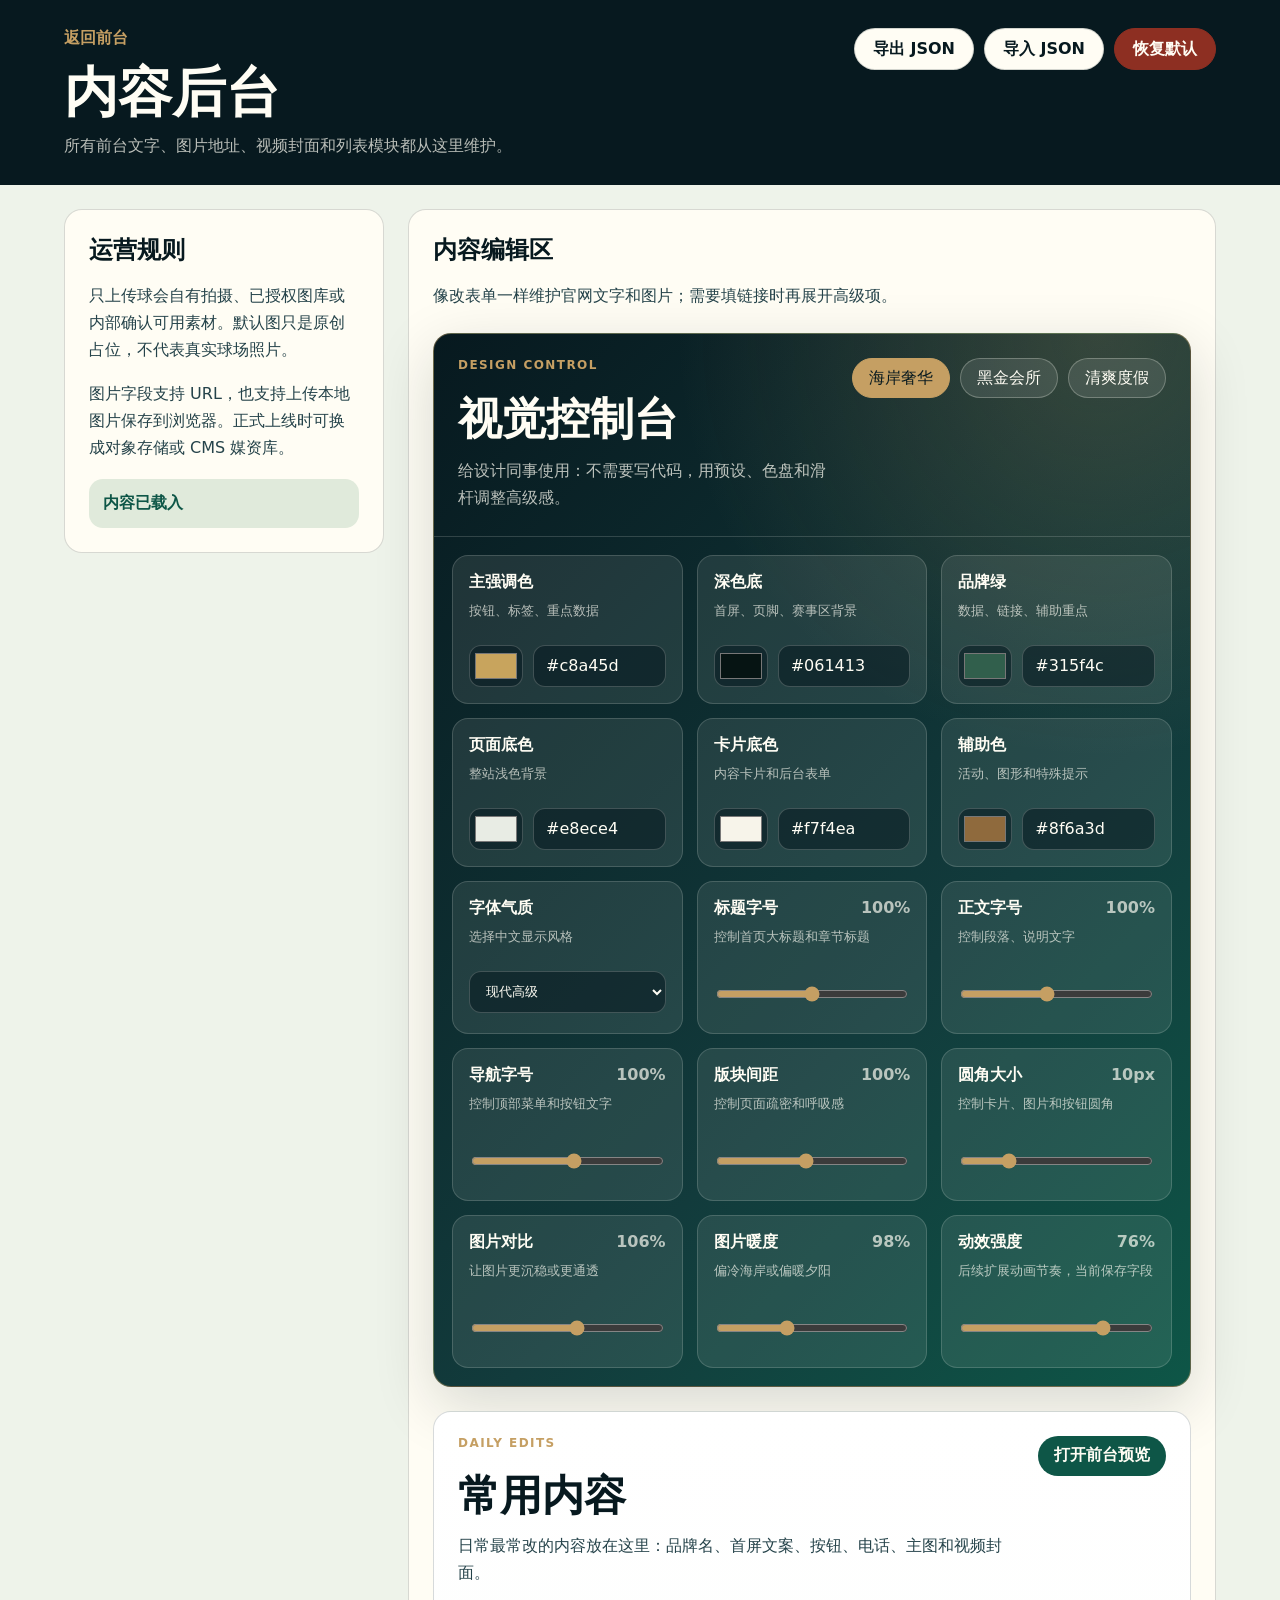
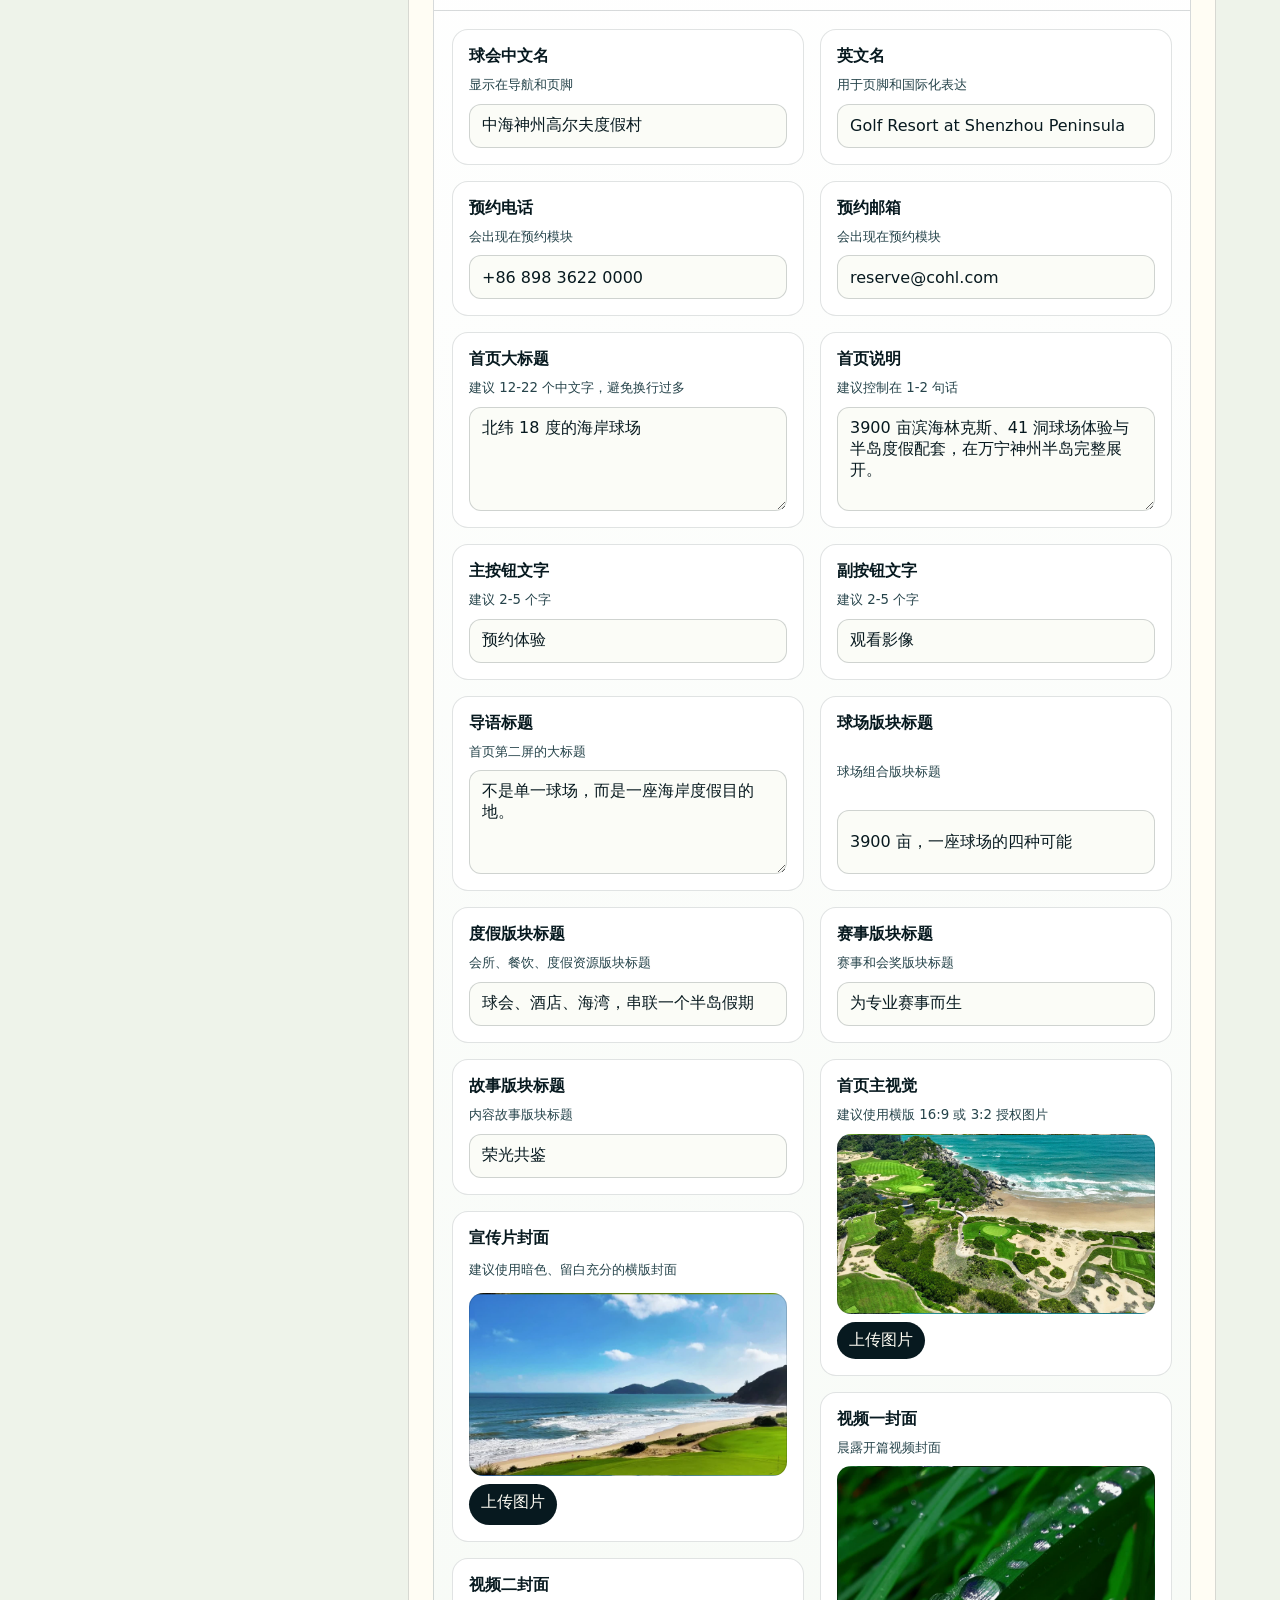
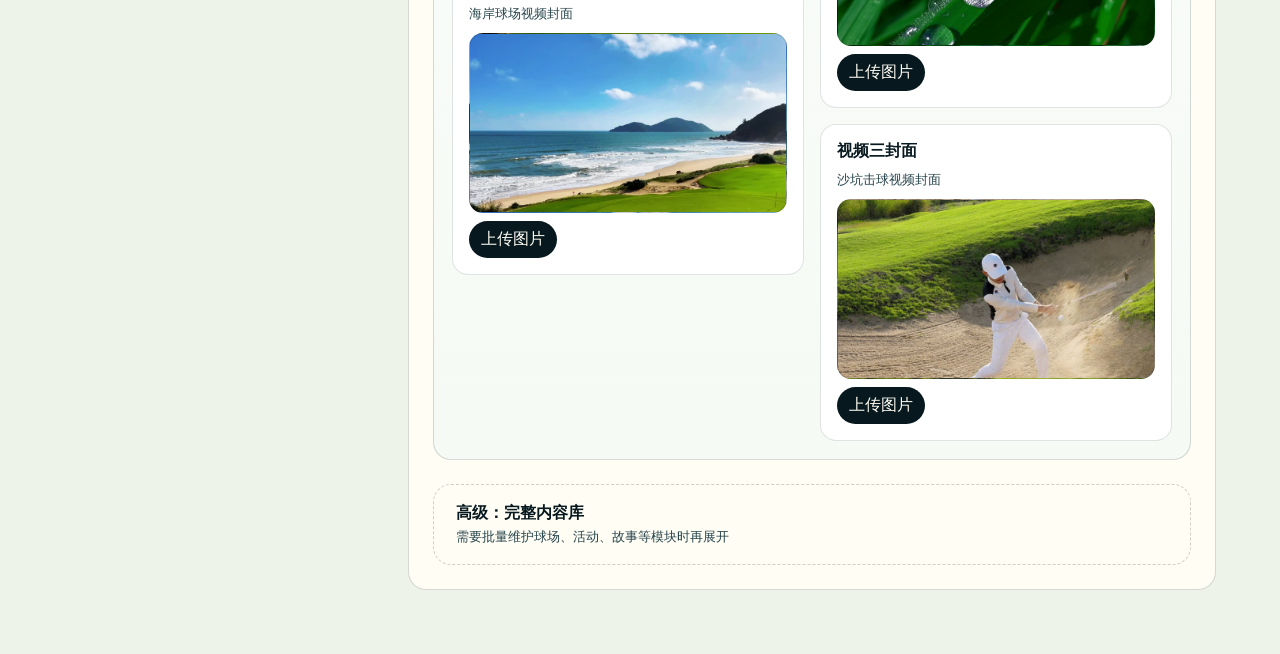
==== admin.html @ 0e91a5e4 "feat: 神州高尔夫官网初始部署" ====
<!doctype html>
<html lang="zh-CN">
  <head>
    <meta charset="UTF-8" />
    <meta name="viewport" content="width=device-width, initial-scale=1.0" />
    <title>内容后台 | 中海神州高尔夫球会</title>
    <meta name="description" content="中海神州高尔夫球会官网内容后台，可编辑文字、图片、视频封面并导入导出内容 JSON。" />
    <link rel="icon" href="data:image/svg+xml,%3Csvg xmlns='http://www.w3.org/2000/svg' viewBox='0 0 64 64'%3E%3Crect width='64' height='64' rx='14' fill='%230e5647'/%3E%3Ccircle cx='39' cy='20' r='7' fill='%23c59f63'/%3E%3Cpath d='M12 45c12-12 26-12 40 0' fill='none' stroke='%23fffdf4' stroke-width='6' stroke-linecap='round'/%3E%3C/svg%3E" />
    <link rel="stylesheet" href="./assets/site.css" />
  </head>
  <body class="admin-body">
    <header class="admin-topbar">
      <div>
        <a class="back-link" href="./index.html">返回前台</a>
        <h1>内容后台</h1>
        <p>所有前台文字、图片地址、视频封面和列表模块都从这里维护。</p>
      </div>
      <div class="admin-actions">
        <button class="secondary-button" type="button" data-export>导出 JSON</button>
        <label class="secondary-button file-button">
          导入 JSON
          <input type="file" data-import accept="application/json" />
        </label>
        <button class="danger-button" type="button" data-reset>恢复默认</button>
      </div>
    </header>
    <main class="admin-shell">
      <aside class="admin-guide">
        <h2>运营规则</h2>
        <p>只上传球会自有拍摄、已授权图库或内部确认可用素材。默认图只是原创占位，不代表真实球场照片。</p>
        <p>图片字段支持 URL，也支持上传本地图片保存到浏览器。正式上线时可换成对象存储或 CMS 媒资库。</p>
        <div class="status-card" data-admin-status>内容已载入</div>
      </aside>
      <section class="editor-panel">
        <div class="editor-head">
          <h2>内容编辑区</h2>
          <p>像改表单一样维护官网文字和图片；需要填链接时再展开高级项。</p>
        </div>
        <div data-editor></div>
      </section>
    </main>

    <script src="./assets/content.js"></script>
    <script src="./assets/admin.js"></script>
  </body>
</html>
---- assets/site.css ----
:root {
  --ink: #07191f;
  --ink-soft: #25434a;
  --paper: #f5f7ef;
  --paper-strong: #fffdf4;
  --line: rgba(7, 25, 31, 0.16);
  --green: #0e5647;
  --sea: #106c72;
  --gold: #c59f63;
  --coral: #ba6246;
  --shadow: 0 26px 80px rgba(7, 25, 31, 0.22);
  --radius: 18px;
  --headline-scale: 1;
  --body-scale: 1;
  --nav-scale: 1;
  --section-space: 1;
  --image-contrast: 100%;
  --image-warmth: 100%;
  --motion-speed: 0.5s;
  font-family: "PingFang SC", "Hiragino Sans GB", "Noto Sans CJK SC", "Microsoft YaHei", system-ui, sans-serif;
}

* {
  box-sizing: border-box;
}

html {
  scroll-behavior: smooth;
}

section[id] {
  scroll-margin-top: 84px;
}

@media (prefers-reduced-motion: reduce) {
  *,
  *::before,
  *::after {
    scroll-behavior: auto !important;
    animation-duration: 0.001ms !important;
    animation-iteration-count: 1 !important;
    transition-duration: 0.001ms !important;
  }
}

body {
  margin: 0;
  color: var(--ink);
  background: var(--paper);
  letter-spacing: 0;
  font-size: calc(16px * var(--body-scale));
}

html[data-font-style="modern-cn"] {
  font-family: "PingFang SC", "Hiragino Sans GB", "Noto Sans CJK SC", "Microsoft YaHei", system-ui, sans-serif;
}

html[data-font-style="sharp-cn"] {
  font-family: "Songti SC", "STSong", "Noto Serif CJK SC", "SimSun", serif;
}

html[data-font-style="soft-cn"] {
  font-family: "Hiragino Sans GB", "PingFang SC", "Noto Sans CJK SC", "Microsoft YaHei", system-ui, sans-serif;
}

html[data-font-style="system-cn"] {
  font-family: system-ui, -apple-system, BlinkMacSystemFont, "PingFang SC", "Microsoft YaHei", sans-serif;
}

html[data-font-style="sharp-cn"] h1,
html[data-font-style="sharp-cn"] h2,
html[data-font-style="sharp-cn"] h3 {
  letter-spacing: 0;
  font-weight: 900;
}

html[data-font-style="soft-cn"] h1,
html[data-font-style="soft-cn"] h2,
html[data-font-style="soft-cn"] h3 {
  font-weight: 760;
}

a {
  color: inherit;
  text-decoration: none;
}

button,
input,
textarea {
  font: inherit;
}

.skip-link {
  position: fixed;
  left: 16px;
  top: -80px;
  z-index: 20;
  background: var(--paper-strong);
  color: var(--ink);
  padding: 10px 14px;
  border-radius: 999px;
  transition: top 0.2s ease;
}

.skip-link:focus {
  top: 16px;
}

.site-header {
  position: fixed;
  inset: 0 0 auto;
  z-index: 10;
  height: 72px;
  display: grid;
  grid-template-columns: minmax(220px, 1fr) auto minmax(220px, 1fr);
  align-items: center;
  gap: 22px;
  padding: 0 28px;
  color: #fffdf4;
  background: linear-gradient(180deg, rgba(5, 20, 24, 0.72), rgba(5, 20, 24, 0.22), transparent);
}

.brand-lockup {
  display: grid;
  gap: 2px;
}

.brand-mark {
  font-weight: 800;
  font-size: calc(17px * var(--nav-scale));
}

.brand-lockup span,
.site-footer span {
  font-size: 12px;
  opacity: 0.78;
}

.main-nav {
  display: flex;
  gap: 24px;
  align-items: center;
  white-space: nowrap;
  font-size: calc(14px * var(--nav-scale));
}

.header-actions {
  display: flex;
  justify-content: flex-end;
  gap: 10px;
  align-items: center;
}

.solid-link,
.ghost-link,
.secondary-button,
.danger-button,
.add-button {
  display: inline-flex;
  align-items: center;
  justify-content: center;
  min-height: 42px;
  padding: 0 18px;
  border-radius: 999px;
  border: 1px solid rgba(255, 255, 255, 0.34);
  font-weight: 750;
  white-space: nowrap;
  cursor: pointer;
  transition: transform var(--motion-speed) ease, background var(--motion-speed) ease, border-color var(--motion-speed) ease;
}

.solid-link:active,
.ghost-link:active,
.secondary-button:active,
.danger-button:active,
.add-button:active {
  transform: translateY(1px);
}

.solid-link {
  background: var(--gold);
  color: #07191f;
  border-color: var(--gold);
}

.ghost-link {
  color: currentColor;
  background: rgba(255, 255, 255, 0.12);
  backdrop-filter: blur(16px);
}

.solid-link.large,
.ghost-link.large {
  min-height: 50px;
  padding-inline: 24px;
}

.menu-button {
  display: none;
}

.hero-section {
  position: relative;
  min-height: 100dvh;
  display: grid;
  grid-template-columns: minmax(0, 1fr);
  overflow: hidden;
  color: #fffdf4;
}

.hero-media,
.card-image,
.course-visual,
.amenity-image,
.event-thumb,
.story-image,
.booking-image,
.video-feature {
  background-position: center;
  background-size: cover;
  filter: contrast(var(--image-contrast)) saturate(var(--image-warmth));
}

.hero-media,
.hero-scrim {
  position: absolute;
  inset: 0;
}

.hero-media {
  transform: scale(1.02);
}

.hero-scrim {
  background:
    radial-gradient(circle at 68% 20%, rgba(255, 253, 244, 0.2), transparent 32%),
    linear-gradient(90deg, rgba(4, 18, 22, 0.92), rgba(4, 18, 22, 0.46) 45%, rgba(4, 18, 22, 0.14)),
    linear-gradient(0deg, rgba(4, 18, 22, 0.76), transparent 44%);
}

.hero-content {
  position: relative;
  z-index: 1;
  align-self: center;
  width: min(780px, calc(100% - 40px));
  margin-left: clamp(20px, 8vw, 116px);
  padding-top: 56px;
  animation: heroRise 900ms cubic-bezier(0.16, 1, 0.3, 1) both;
}

.micro-label {
  margin: 0 0 18px;
  font-size: 12px;
  font-weight: 800;
  letter-spacing: 0.12em;
  color: var(--gold);
}

.hero-content h1 {
  margin: 0;
  max-width: 760px;
  font-size: calc(clamp(44px, 7vw, 88px) * var(--headline-scale));
  line-height: 0.98;
}

.hero-content > p {
  max-width: 620px;
  margin: 24px 0 0;
  font-size: clamp(17px, 2vw, 22px);
  line-height: 1.7;
  color: rgba(255, 253, 244, 0.86);
}

.cta-row {
  display: flex;
  gap: 12px;
  flex-wrap: wrap;
  margin-top: 30px;
}

.today-panel {
  position: absolute;
  right: clamp(18px, 5vw, 68px);
  bottom: clamp(18px, 5vw, 58px);
  width: min(380px, calc(100% - 36px));
  z-index: 1;
  padding: 24px;
  border-radius: var(--radius);
  color: var(--ink);
  background: rgba(255, 253, 244, 0.9);
  box-shadow: var(--shadow);
  backdrop-filter: blur(18px);
  animation: panelSettle 820ms cubic-bezier(0.16, 1, 0.3, 1) 180ms both;
}

@keyframes heroRise {
  from {
    opacity: 0;
    transform: translateY(24px);
    filter: blur(6px);
  }
  to {
    opacity: 1;
    transform: translateY(0);
    filter: blur(0);
  }
}

@keyframes panelSettle {
  from {
    opacity: 0;
    transform: translateY(18px) scale(0.98);
  }
  to {
    opacity: 1;
    transform: translateY(0) scale(1);
  }
}

.today-panel h2,
.today-panel p {
  margin: 0;
}

.today-panel ul {
  margin: 16px 0 0;
  padding-left: 18px;
  display: grid;
  gap: 8px;
  color: var(--ink-soft);
}

.stats-strip {
  display: grid;
  grid-template-columns: repeat(4, 1fr);
  border-bottom: 1px solid var(--line);
  background: var(--paper-strong);
}

.stats-strip div {
  min-height: 132px;
  padding: 28px clamp(18px, 3vw, 46px);
  border-right: 1px solid var(--line);
}

.stats-strip strong {
  display: block;
  font-size: clamp(32px, 5vw, 58px);
  line-height: 1;
  color: var(--green);
}

.stats-strip span {
  display: block;
  margin-top: 12px;
  color: var(--ink-soft);
}

.intro-section,
.events-section,
.booking-section {
  display: grid;
  grid-template-columns: 1fr 1fr;
  gap: clamp(22px, 5vw, 72px);
  align-items: center;
  padding: calc(clamp(62px, 9vw, 130px) * var(--section-space)) clamp(20px, 6vw, 90px);
}

.intro-copy h2,
.section-heading h2,
.events-copy h2,
.booking-card h2 {
  margin: 0;
  font-size: calc(clamp(34px, 5vw, 66px) * var(--headline-scale));
  line-height: 1.02;
}

.intro-copy p,
.section-heading p,
.events-copy p,
.booking-card p,
.course-detail p,
.amenity-card p,
.story-card p,
.event-row p {
  color: var(--ink-soft);
  line-height: 1.75;
}

.video-feature {
  min-height: 520px;
  border-radius: var(--radius);
  position: relative;
  overflow: hidden;
  box-shadow: var(--shadow);
}

.video-feature a {
  position: absolute;
  inset: 0;
  display: flex;
  flex-direction: column;
  justify-content: flex-end;
  gap: 10px;
  padding: 34px;
  color: #fffdf4;
  background: linear-gradient(180deg, transparent 20%, rgba(5, 20, 24, 0.82));
}

.video-feature span {
  width: 72px;
  height: 72px;
  border-radius: 999px;
  display: grid;
  place-items: center;
  color: var(--ink);
  background: var(--gold);
  font-size: 12px;
  font-weight: 900;
}

.video-feature strong {
  font-size: 30px;
}

.experience-grid {
  display: grid;
  grid-template-columns: 1.2fr 0.9fr 0.9fr;
  gap: 18px;
  padding: 0 clamp(20px, 6vw, 90px) calc(clamp(62px, 9vw, 120px) * var(--section-space));
}

.experience-card,
.course-card,
.amenity-card,
.story-card,
.event-row,
.booking-card {
  border-radius: var(--radius);
  overflow: hidden;
  background: var(--paper-strong);
  border: 1px solid var(--line);
}

.experience-card:first-child {
  min-height: 620px;
}

.experience-card {
  min-height: 480px;
  display: grid;
  grid-template-rows: 1fr auto;
}

.card-image {
  min-height: 260px;
}

.card-copy,
.course-detail,
.amenity-card div:last-child,
.story-card,
.event-row div:last-child,
.booking-card {
  padding: 26px;
}

.card-copy h3,
.course-detail h3,
.amenity-card h3,
.event-row h3,
.story-card h3 {
  margin: 0;
  font-size: 26px;
  line-height: 1.12;
}

.courses-section,
.amenity-section,
.stories-section {
  padding: calc(clamp(62px, 9vw, 130px) * var(--section-space)) clamp(20px, 6vw, 90px);
}

.courses-section {
  background: #102d31;
  color: #fffdf4;
}

.section-heading {
  max-width: 820px;
  margin-bottom: 36px;
}

.section-heading p {
  max-width: 640px;
  font-size: 18px;
}

.courses-section .section-heading p,
.courses-section .course-detail p {
  color: rgba(255, 253, 244, 0.74);
}

.course-grid {
  display: grid;
  gap: 20px;
}

.course-card {
  display: grid;
  grid-template-columns: minmax(240px, 0.58fr) 1fr;
  background: rgba(255, 253, 244, 0.08);
  border-color: rgba(255, 253, 244, 0.18);
}

.course-visual {
  min-height: 330px;
}

.course-detail span {
  color: var(--gold);
  font-weight: 800;
}

.course-detail dl {
  display: grid;
  grid-template-columns: repeat(3, 1fr);
  gap: 12px;
  margin: 22px 0;
}

.course-detail dt {
  color: rgba(255, 253, 244, 0.54);
  font-size: 12px;
}

.course-detail dd {
  margin: 4px 0 0;
  font-size: 19px;
  font-weight: 800;
}

.amenity-section {
  background: #e5eddf;
}

.amenity-grid {
  display: grid;
  grid-template-columns: 1.2fr 0.8fr;
  gap: 18px;
}

.amenity-card {
  display: grid;
  grid-template-columns: 0.42fr 1fr;
}

.amenity-card.wide {
  grid-row: span 3;
  grid-template-columns: 1fr;
}

.amenity-card.wide .amenity-image {
  min-height: 520px;
}

.amenity-image {
  min-height: 220px;
}

.events-section {
  background: var(--ink);
  color: #fffdf4;
}

.events-copy p,
.event-row p {
  color: rgba(255, 253, 244, 0.72);
}

.event-list {
  display: grid;
  gap: 16px;
}

.event-row {
  display: grid;
  grid-template-columns: 160px 1fr;
  background: rgba(255, 253, 244, 0.08);
  border-color: rgba(255, 253, 244, 0.18);
}

.event-thumb {
  min-height: 180px;
}

.event-row time {
  color: var(--gold);
  font-weight: 800;
}

.story-grid {
  display: grid;
  grid-template-columns: repeat(3, 1fr);
  gap: 18px;
}

.story-image {
  min-height: 280px;
  margin: -26px -26px 22px;
}

.story-meta {
  color: var(--green);
  font-weight: 800;
  font-size: 13px;
}

.booking-section {
  background: #eaf1ec;
}

.booking-image {
  min-height: 620px;
  border-radius: var(--radius);
  box-shadow: var(--shadow);
}

.booking-card {
  padding: clamp(28px, 5vw, 58px);
}

.booking-lines {
  display: grid;
  gap: 10px;
  margin: 26px 0;
}

.booking-lines a {
  padding: 16px 18px;
  border-radius: 14px;
  border: 1px solid var(--line);
  background: #fff;
  font-weight: 800;
}

.site-footer {
  display: grid;
  grid-template-columns: 1fr auto 1fr;
  gap: 24px;
  padding: 34px clamp(20px, 6vw, 90px);
  color: rgba(255, 253, 244, 0.78);
  background: #07191f;
}

.site-footer div {
  display: grid;
  gap: 4px;
}

.site-footer address {
  font-style: normal;
}

.site-footer p {
  margin: 0;
  text-align: right;
}

.admin-body {
  background: #eef3ea;
}

.admin-topbar {
  display: flex;
  justify-content: space-between;
  gap: 24px;
  align-items: flex-start;
  padding: 28px clamp(18px, 5vw, 64px);
  background: #07191f;
  color: #fffdf4;
}

.admin-topbar h1 {
  margin: 8px 0 6px;
  font-size: clamp(30px, 5vw, 54px);
}

.admin-topbar p {
  margin: 0;
  color: rgba(255, 253, 244, 0.72);
}

.back-link {
  color: var(--gold);
  font-weight: 800;
}

.admin-actions {
  display: flex;
  gap: 10px;
  flex-wrap: wrap;
  justify-content: flex-end;
}

.secondary-button,
.danger-button,
.add-button {
  border: 1px solid rgba(7, 25, 31, 0.18);
  background: #fffdf4;
  color: var(--ink);
}

.danger-button {
  color: #fffdf4;
  background: #8d2f22;
  border-color: #8d2f22;
}

.file-button input,
.upload-inline input {
  position: absolute;
  width: 1px;
  height: 1px;
  opacity: 0;
  pointer-events: none;
}

.admin-shell {
  display: grid;
  grid-template-columns: minmax(240px, 320px) minmax(0, 1fr);
  gap: 24px;
  padding: 24px clamp(18px, 5vw, 64px) 64px;
}

.admin-guide,
.editor-panel {
  min-width: 0;
  border: 1px solid var(--line);
  border-radius: var(--radius);
  background: var(--paper-strong);
}

.admin-guide {
  position: sticky;
  top: 18px;
  align-self: start;
  padding: 24px;
}

.admin-guide h2,
.editor-head h2 {
  margin: 0 0 10px;
}

.admin-guide p,
.editor-head p {
  color: var(--ink-soft);
  line-height: 1.7;
}

.status-card {
  margin-top: 18px;
  padding: 14px;
  border-radius: 14px;
  background: #e0eadb;
  color: var(--green);
  font-weight: 800;
}

.editor-head {
  padding: 24px 24px 0;
}

.design-studio {
  min-width: 0;
  margin: 24px;
  border: 1px solid rgba(197, 159, 99, 0.42);
  border-radius: var(--radius);
  overflow: hidden;
  background:
    radial-gradient(circle at 88% 0%, rgba(197, 159, 99, 0.22), transparent 34%),
    linear-gradient(135deg, #07191f, #123b3c 62%, #0e5647);
  color: #fffdf4;
  box-shadow: 0 18px 60px rgba(7, 25, 31, 0.16);
}

.quick-editor {
  min-width: 0;
  margin: 24px;
  border: 1px solid var(--line);
  border-radius: var(--radius);
  background: linear-gradient(180deg, #ffffff, #f6faf5);
  overflow: hidden;
}

.quick-editor-head {
  display: grid;
  grid-template-columns: minmax(260px, 1fr) auto;
  gap: 18px;
  padding: 24px;
  border-bottom: 1px solid var(--line);
}

.quick-editor-head h2 {
  margin: 0;
  font-size: clamp(26px, 4vw, 42px);
}

.quick-editor-head p:not(.micro-label) {
  margin: 8px 0 0;
  color: var(--ink-soft);
  line-height: 1.7;
}

.preview-link {
  align-self: start;
  display: inline-flex;
  min-height: 40px;
  align-items: center;
  justify-content: center;
  border-radius: 999px;
  padding: 0 16px;
  color: #fffdf4;
  background: var(--green);
  font-weight: 850;
}

.quick-grid {
  display: grid;
  grid-template-columns: repeat(2, minmax(0, 1fr));
  gap: 16px;
  padding: 18px;
}

.quick-field {
  min-width: 0;
  display: grid;
  gap: 8px;
  padding: 16px;
  border: 1px solid rgba(7, 25, 31, 0.12);
  border-radius: 16px;
  background: #fff;
}

.quick-field span {
  font-weight: 900;
}

.quick-field small {
  color: var(--ink-soft);
  line-height: 1.55;
}

.quick-field input,
.quick-field textarea {
  min-width: 0;
  width: 100%;
  min-height: 44px;
  border: 1px solid rgba(7, 25, 31, 0.18);
  border-radius: 12px;
  padding: 10px 12px;
  color: var(--ink);
  background: #fbfcf7;
}

.quick-field textarea {
  min-height: 104px;
  resize: vertical;
}

.quick-media {
  grid-row: span 2;
}

.advanced-editor {
  min-width: 0;
  margin: 24px;
  border: 1px dashed rgba(7, 25, 31, 0.2);
  border-radius: var(--radius);
  background: rgba(255, 253, 244, 0.68);
}

.advanced-editor > summary {
  display: grid;
  gap: 4px;
  cursor: pointer;
  padding: 18px 22px;
}

.advanced-editor > summary span {
  font-weight: 950;
}

.advanced-editor > summary small {
  color: var(--ink-soft);
}

.design-studio-head {
  display: grid;
  grid-template-columns: minmax(260px, 1fr) auto;
  gap: 24px;
  padding: 24px;
  border-bottom: 1px solid rgba(255, 253, 244, 0.16);
}

.design-studio-head h2 {
  margin: 0;
  font-size: clamp(26px, 4vw, 44px);
}

.design-studio-head p:not(.micro-label) {
  margin: 8px 0 0;
  max-width: 520px;
  color: rgba(255, 253, 244, 0.72);
  line-height: 1.7;
}

.preset-buttons {
  display: flex;
  flex-wrap: wrap;
  gap: 10px;
  justify-content: flex-end;
  align-content: start;
}

.preset-buttons button {
  min-height: 40px;
  border: 1px solid rgba(255, 253, 244, 0.26);
  border-radius: 999px;
  padding: 0 16px;
  color: #fffdf4;
  background: rgba(255, 255, 255, 0.1);
  cursor: pointer;
}

.preset-buttons button.active {
  color: #07191f;
  background: var(--gold);
  border-color: var(--gold);
}

.design-controls {
  display: grid;
  grid-template-columns: repeat(3, minmax(0, 1fr));
  gap: 14px;
  padding: 18px;
}

.theme-control {
  min-width: 0;
  min-height: 132px;
  display: grid;
  align-content: start;
  gap: 8px;
  padding: 16px;
  border: 1px solid rgba(255, 253, 244, 0.16);
  border-radius: 16px;
  background: rgba(255, 253, 244, 0.09);
}

.theme-control span {
  display: flex;
  justify-content: space-between;
  gap: 12px;
  font-weight: 900;
}

.theme-control strong,
.theme-control small {
  color: rgba(255, 253, 244, 0.68);
}

.theme-control small {
  min-height: 36px;
  line-height: 1.5;
}

.theme-control input,
.theme-control select {
  min-height: 42px;
  border: 1px solid rgba(255, 253, 244, 0.2);
  border-radius: 12px;
  color: #fffdf4;
  background: rgba(7, 25, 31, 0.55);
}

.theme-control select,
.theme-control input[type="text"] {
  width: 100%;
  padding: 0 12px;
}

.theme-control option {
  color: #07191f;
}

.color-control div {
  display: grid;
  grid-template-columns: 54px 1fr;
  gap: 10px;
}

.color-control input[type="color"] {
  width: 54px;
  padding: 3px;
}

.range-control input[type="range"] {
  accent-color: var(--gold);
  border: 0;
}

.editor-group {
  min-width: 0;
  margin: 16px 24px;
  border: 1px solid var(--line);
  border-radius: 16px;
  background: #fff;
}

.editor-group summary {
  cursor: pointer;
  padding: 16px 18px;
  font-weight: 900;
}

.editor-group summary span {
  color: var(--ink-soft);
  font-weight: 700;
}

.editor-children {
  display: grid;
  gap: 14px;
  padding: 0 18px 18px;
}

.editor-field {
  min-width: 0;
  display: grid;
  gap: 8px;
}

.editor-field span {
  font-weight: 800;
  color: var(--ink-soft);
}

.editor-field input,
.editor-field textarea {
  min-width: 0;
  width: 100%;
  min-height: 44px;
  border: 1px solid rgba(7, 25, 31, 0.2);
  border-radius: 12px;
  padding: 10px 12px;
  background: #fbfcf7;
  color: var(--ink);
}

.editor-field textarea {
  min-height: 104px;
  resize: vertical;
}

.array-item {
  min-width: 0;
  padding: 14px;
  border-radius: 14px;
  background: #f1f5ee;
}

.array-item-head {
  display: flex;
  justify-content: space-between;
  gap: 12px;
  align-items: center;
  margin-bottom: 12px;
}

.array-item-head button {
  border: 0;
  border-radius: 999px;
  padding: 8px 12px;
  color: #fff;
  background: #8d2f22;
  cursor: pointer;
}

.media-preview {
  min-height: 180px;
  border-radius: 14px;
  background-size: cover;
  background-position: center;
  border: 1px solid var(--line);
}

.media-preview.empty {
  display: grid;
  place-items: center;
  color: var(--ink-soft);
  background: #eef3ea;
}

.upload-inline {
  display: inline-flex;
  justify-content: center;
  width: fit-content;
  padding: 8px 12px;
  border-radius: 999px;
  background: var(--ink);
  color: #fffdf4;
  cursor: pointer;
}

.media-url-box {
  border: 1px solid rgba(7, 25, 31, 0.12);
  border-radius: 12px;
  background: #fbfcf7;
}

.media-url-box summary {
  cursor: pointer;
  padding: 10px 12px;
  color: var(--ink-soft);
  font-weight: 800;
}

.media-url-box textarea {
  border: 0;
  border-top: 1px solid rgba(7, 25, 31, 0.12);
  border-radius: 0 0 12px 12px;
  word-break: break-all;
  overflow-wrap: anywhere;
}

.add-button {
  margin: 0 18px 18px;
}

.file-button input[type="file"],
.upload-inline input[type="file"] {
  width: 1px !important;
  min-width: 1px !important;
  height: 1px !important;
  min-height: 1px !important;
  padding: 0 !important;
  border: 0 !important;
}

@media (max-width: 1040px) {
  .site-header {
    grid-template-columns: 1fr auto;
  }

  .main-nav,
  .header-actions {
    display: none;
  }

  .menu-button {
    display: inline-flex;
    min-height: 42px;
    align-items: center;
    border: 1px solid rgba(255, 255, 255, 0.34);
    border-radius: 999px;
    padding: 0 16px;
    color: #fffdf4;
    background: rgba(255, 255, 255, 0.12);
  }

  .site-header.nav-open {
    height: auto;
    grid-template-columns: 1fr auto;
    background: rgba(5, 20, 24, 0.95);
    padding-bottom: 18px;
  }

  .site-header.nav-open .main-nav,
  .site-header.nav-open .header-actions {
    display: flex;
    grid-column: 1 / -1;
    justify-content: flex-start;
    flex-wrap: wrap;
  }

  .experience-grid,
  .story-grid,
  .stats-strip {
    grid-template-columns: 1fr 1fr;
  }

  .intro-section,
  .events-section,
  .booking-section,
  .admin-shell {
    grid-template-columns: 1fr;
  }

  .amenity-grid {
    grid-template-columns: 1fr;
  }

  .admin-guide {
    position: static;
  }

  .design-studio-head,
  .quick-editor-head,
  .design-controls {
    grid-template-columns: 1fr 1fr;
  }

  .preset-buttons {
    justify-content: flex-start;
  }
}

@media (max-width: 720px) {
  .site-header {
    height: 66px;
    padding-inline: 16px;
  }

  .brand-lockup span {
    display: none;
  }

  .hero-content {
    align-self: start;
    margin: 0;
    padding: 118px 20px 250px;
    width: 100%;
  }

  .hero-content h1 {
    font-size: 44px;
    line-height: 1.04;
  }

  .today-panel {
    left: 18px;
    right: 18px;
    bottom: 18px;
    width: auto;
  }

  .stats-strip,
  .experience-grid,
  .course-card,
  .amenity-card,
  .story-grid,
  .event-row,
  .site-footer {
    grid-template-columns: 1fr;
  }

  .stats-strip div {
    min-height: 112px;
    border-right: 0;
    border-bottom: 1px solid var(--line);
  }

  .intro-section,
  .events-section,
  .booking-section,
  .courses-section,
  .amenity-section,
  .stories-section {
    padding-block: 54px;
  }

  .video-feature,
  .booking-image,
  .amenity-card.wide .amenity-image {
    min-height: 360px;
  }

  .experience-card,
  .experience-card:first-child {
    min-height: 420px;
  }

  .course-detail dl {
    grid-template-columns: 1fr;
  }

  .admin-topbar {
    display: grid;
  }

  .admin-actions {
    justify-content: flex-start;
  }

  .design-studio {
    margin: 16px;
  }

  .design-studio-head,
  .quick-editor-head,
  .quick-grid,
  .design-controls {
    grid-template-columns: 1fr;
  }

  .site-footer p {
    text-align: left;
  }
}

body:not(.admin-body) {
  color: #f7f4ea;
  background:
    radial-gradient(circle at 80% 0%, rgba(49, 95, 76, 0.34), transparent 30rem),
    linear-gradient(180deg, #061413 0%, #071715 44%, #0b1712 100%);
}

body:not(.admin-body) .site-header {
  border-bottom: 1px solid rgba(247, 244, 234, 0.12);
  background: linear-gradient(180deg, rgba(5, 12, 11, 0.86), rgba(5, 12, 11, 0.44), transparent);
  backdrop-filter: blur(12px);
}

body:not(.admin-body) .ghost-link,
body:not(.admin-body) .menu-button {
  background: rgba(247, 244, 234, 0.1);
  backdrop-filter: blur(12px);
}

body:not(.admin-body) .hero-media {
  transform: scale(1.01);
}

body:not(.admin-body) .hero-scrim {
  background:
    radial-gradient(circle at 78% 14%, rgba(200, 164, 93, 0.2), transparent 30%),
    linear-gradient(90deg, rgba(3, 12, 12, 0.93), rgba(3, 12, 12, 0.56) 43%, rgba(3, 12, 12, 0.18)),
    linear-gradient(0deg, rgba(3, 12, 12, 0.9), transparent 52%);
}

body:not(.admin-body) .hero-content {
  width: min(720px, calc(100% - 40px));
}

body:not(.admin-body) .hero-content h1,
body:not(.admin-body) .film-heading h2,
body:not(.admin-body) .intro-copy h2,
body:not(.admin-body) .section-heading h2,
body:not(.admin-body) .events-copy h2,
body:not(.admin-body) .booking-card h2 {
  text-wrap: balance;
}

body:not(.admin-body) .hero-content h1 {
  font-size: calc(clamp(46px, 7vw, 86px) * var(--headline-scale));
  line-height: 1.02;
}

body:not(.admin-body) .micro-label {
  letter-spacing: 0.08em;
}

body:not(.admin-body) .today-panel {
  color: #f7f4ea;
  background: rgba(6, 20, 19, 0.72);
  border: 1px solid rgba(247, 244, 234, 0.18);
  box-shadow: none;
}

body:not(.admin-body) .today-panel ul {
  color: rgba(247, 244, 234, 0.72);
}

body:not(.admin-body) .stats-strip {
  border-top: 1px solid rgba(247, 244, 234, 0.12);
  border-bottom: 1px solid rgba(247, 244, 234, 0.12);
  background: rgba(5, 12, 11, 0.78);
}

body:not(.admin-body) .stats-strip div {
  border-right-color: rgba(247, 244, 234, 0.12);
}

body:not(.admin-body) .stats-strip strong {
  color: var(--gold);
}

body:not(.admin-body) .stats-strip span,
body:not(.admin-body) .intro-copy p,
body:not(.admin-body) .section-heading p,
body:not(.admin-body) .events-copy p,
body:not(.admin-body) .booking-card p,
body:not(.admin-body) .course-detail p,
body:not(.admin-body) .amenity-card p,
body:not(.admin-body) .story-card p,
body:not(.admin-body) .event-row p {
  color: rgba(247, 244, 234, 0.68);
}

body:not(.admin-body) .intro-section {
  background: linear-gradient(180deg, rgba(6, 20, 19, 0.96), rgba(12, 24, 20, 0.96));
}

body:not(.admin-body) .video-feature,
body:not(.admin-body) .booking-image {
  border: 1px solid rgba(247, 244, 234, 0.14);
  box-shadow: none;
}

body:not(.admin-body) .experience-grid {
  padding-top: calc(clamp(40px, 6vw, 84px) * var(--section-space));
  background: #071715;
}

body:not(.admin-body) .experience-card,
body:not(.admin-body) .course-card,
body:not(.admin-body) .amenity-card,
body:not(.admin-body) .story-card,
body:not(.admin-body) .event-row,
body:not(.admin-body) .booking-card {
  color: #f7f4ea;
  background: rgba(247, 244, 234, 0.07);
  border-color: rgba(247, 244, 234, 0.12);
}

body:not(.admin-body) .courses-section,
body:not(.admin-body) .stories-section {
  background: #071413;
}

body:not(.admin-body) .amenity-section,
body:not(.admin-body) .booking-section {
  background: #0d1c18;
}

body:not(.admin-body) .events-section {
  background: #050807;
}

body:not(.admin-body) .booking-lines a {
  color: #f7f4ea;
  background: rgba(247, 244, 234, 0.08);
  border-color: rgba(247, 244, 234, 0.14);
}

.film-section {
  padding: calc(clamp(62px, 9vw, 132px) * var(--section-space)) clamp(20px, 6vw, 90px);
  background:
    linear-gradient(180deg, rgba(5, 8, 7, 0.96), rgba(8, 23, 21, 0.96)),
    #050807;
}

.film-heading {
  display: grid;
  grid-template-columns: minmax(0, 0.9fr) minmax(260px, 0.55fr);
  gap: clamp(20px, 5vw, 72px);
  align-items: end;
  margin-bottom: 34px;
}

.film-heading h2 {
  margin: 0;
  max-width: 760px;
  font-size: calc(clamp(34px, 5vw, 68px) * var(--headline-scale));
  line-height: 1.02;
}

.film-heading p {
  margin: 0;
  color: rgba(247, 244, 234, 0.68);
  line-height: 1.75;
}

.film-grid {
  display: grid;
  grid-template-columns: 1.25fr 0.78fr;
  gap: 18px;
}

.film-card {
  overflow: hidden;
  border: 1px solid rgba(247, 244, 234, 0.14);
  border-radius: var(--radius);
  background: rgba(247, 244, 234, 0.06);
}

.film-card.featured {
  grid-row: span 2;
}

.film-card video {
  display: block;
  width: 100%;
  aspect-ratio: 16 / 9;
  background: #050807;
  object-fit: cover;
}

.film-card.featured video {
  aspect-ratio: 16 / 10;
}

.film-copy {
  display: grid;
  grid-template-columns: auto 1fr;
  column-gap: 16px;
  row-gap: 8px;
  padding: 22px;
}

.film-copy span {
  grid-row: span 2;
  color: var(--gold);
  font-weight: 900;
}

.film-copy h3,
.film-copy p {
  margin: 0;
}

.film-copy h3 {
  font-size: clamp(21px, 2vw, 30px);
}

.film-copy p {
  color: rgba(247, 244, 234, 0.64);
  line-height: 1.65;
}

.merchant-section {
  padding: calc(clamp(58px, 8vw, 116px) * var(--section-space)) clamp(20px, 6vw, 90px);
  background: #071413;
  color: #f7f4ea;
}

.merchant-grid {
  display: grid;
  grid-template-columns: repeat(6, minmax(0, 1fr));
  gap: 14px;
}

.merchant-card {
  overflow: hidden;
  border: 1px solid rgba(247, 244, 234, 0.14);
  border-radius: var(--radius);
  background: rgba(247, 244, 234, 0.06);
}

.merchant-card img {
  display: block;
  width: 100%;
  aspect-ratio: 4 / 5;
  object-fit: cover;
  filter: contrast(var(--image-contrast)) saturate(var(--image-warmth));
}

.merchant-card h3 {
  min-height: 76px;
  display: flex;
  align-items: center;
  margin: 0;
  padding: 16px;
  font-size: clamp(16px, 1.35vw, 22px);
  line-height: 1.18;
}

.brochure-section {
  padding: calc(clamp(54px, 8vw, 112px) * var(--section-space)) clamp(20px, 6vw, 90px);
  background:
    radial-gradient(circle at 78% 8%, rgba(197, 159, 99, 0.12), transparent 26%),
    linear-gradient(140deg, rgba(5, 8, 7, 0.98), rgba(7, 25, 22, 0.98) 52%, rgba(16, 45, 49, 0.9)),
    #050807;
  color: #f7f4ea;
}

.brochure-atlas {
  display: grid;
  grid-template-columns: minmax(0, 0.85fr) minmax(420px, 0.72fr);
  gap: clamp(28px, 5vw, 86px);
  align-items: center;
  min-height: min(760px, calc(100dvh - 110px));
  margin-bottom: clamp(42px, 7vw, 96px);
}

.atlas-copy h2 {
  margin: 0;
  max-width: 920px;
  font-size: calc(clamp(46px, 6.6vw, 104px) * var(--headline-scale));
  line-height: 0.96;
}

.atlas-copy > p,
.brochure-chapter-panel p,
.chapter-copy li {
  margin: 0;
  color: rgba(247, 244, 234, 0.68);
  line-height: 1.75;
}

.atlas-copy > p {
  max-width: 620px;
  margin-top: 26px;
  font-size: clamp(17px, 1.7vw, 22px);
}

.atlas-stats {
  display: grid;
  grid-template-columns: repeat(4, minmax(0, 1fr));
  gap: 1px;
  max-width: 760px;
  margin-top: 36px;
  border: 1px solid rgba(247, 244, 234, 0.13);
  background: rgba(247, 244, 234, 0.1);
}

.atlas-stats span {
  min-height: 106px;
  display: grid;
  align-content: center;
  gap: 8px;
  padding: 18px;
  background: rgba(5, 12, 11, 0.58);
  color: rgba(247, 244, 234, 0.62);
  line-height: 1.35;
}

.atlas-stats strong {
  display: block;
  color: var(--gold);
  font-size: clamp(24px, 2.6vw, 42px);
  line-height: 1;
  white-space: nowrap;
}

.atlas-stage {
  position: relative;
  min-height: 620px;
  border: 1px solid rgba(247, 244, 234, 0.14);
  border-radius: calc(var(--radius) + 8px);
  overflow: hidden;
  background: #102d31;
  box-shadow: 0 34px 100px rgba(0, 0, 0, 0.34);
}

.atlas-stage::after {
  content: "";
  position: absolute;
  inset: 0;
  background:
    linear-gradient(180deg, transparent 32%, rgba(5, 8, 7, 0.84)),
    linear-gradient(90deg, rgba(5, 8, 7, 0.24), transparent 48%);
  pointer-events: none;
}

.atlas-main {
  width: 100%;
  height: 100%;
  min-height: 620px;
  display: block;
  object-fit: cover;
  filter: contrast(var(--image-contrast)) saturate(var(--image-warmth));
}

.atlas-float {
  position: absolute;
  z-index: 1;
  width: min(38%, 240px);
  border: 1px solid rgba(247, 244, 234, 0.3);
  border-radius: 6px;
  box-shadow: 0 22px 70px rgba(0, 0, 0, 0.32);
}

.atlas-float-1 {
  left: 34px;
  bottom: 122px;
  transform: rotate(-4deg);
}

.atlas-float-2 {
  right: 28px;
  top: 44px;
  transform: rotate(3deg);
}

.atlas-stage p {
  position: absolute;
  z-index: 2;
  left: 34px;
  right: 34px;
  bottom: 32px;
  margin: 0;
  max-width: 620px;
  color: rgba(247, 244, 234, 0.86);
  font-size: clamp(17px, 1.6vw, 22px);
  line-height: 1.75;
}

.brochure-chapters {
  display: grid;
  gap: clamp(28px, 5vw, 70px);
}

.brochure-chapter-panel {
  display: grid;
  grid-template-columns: minmax(280px, 0.42fr) minmax(0, 0.58fr);
  gap: clamp(22px, 4vw, 56px);
  align-items: stretch;
  padding: clamp(18px, 2.8vw, 34px);
  border: 1px solid rgba(247, 244, 234, 0.13);
  border-radius: calc(var(--radius) + 10px);
  background:
    linear-gradient(135deg, rgba(247, 244, 234, 0.085), rgba(247, 244, 234, 0.035)),
    rgba(5, 12, 11, 0.62);
  box-shadow: 0 24px 90px rgba(0, 0, 0, 0.22);
}

.chapter-copy {
  display: flex;
  flex-direction: column;
  justify-content: center;
}

.chapter-copy span {
  display: block;
  margin-bottom: 20px;
  color: var(--gold);
  font-weight: 900;
  font-size: 14px;
}

.chapter-copy h3 {
  margin: 0;
  max-width: 420px;
  font-size: calc(clamp(34px, 4vw, 64px) * var(--headline-scale));
  line-height: 1;
}

.chapter-copy p {
  max-width: 520px;
  margin-top: 22px;
  font-size: 17px;
}

.chapter-copy ul {
  display: grid;
  gap: 12px;
  margin: 28px 0 0;
  padding: 0;
  list-style: none;
}

.chapter-copy li {
  padding-left: 18px;
  border-left: 2px solid var(--gold);
}

.chapter-stage {
  position: relative;
  min-height: 460px;
  overflow: hidden;
  border-radius: var(--radius);
  background: #102d31;
}

.chapter-main-image {
  width: 100%;
  height: 100%;
  min-height: 460px;
  display: block;
  object-fit: cover;
  filter: contrast(var(--image-contrast)) saturate(var(--image-warmth));
}

.chapter-stage::after {
  content: "";
  position: absolute;
  inset: 0;
  background:
    linear-gradient(180deg, rgba(5, 8, 7, 0.04), rgba(5, 8, 7, 0.72)),
    linear-gradient(90deg, rgba(5, 8, 7, 0.22), transparent 46%);
}

.chapter-stage > strong {
  position: absolute;
  z-index: 2;
  right: 28px;
  bottom: 22px;
  color: rgba(247, 244, 234, 0.7);
  font-size: clamp(46px, 6vw, 92px);
  line-height: 1;
}

.chapter-stack {
  position: absolute;
  z-index: 2;
  left: 26px;
  bottom: 24px;
  width: 45%;
  min-height: 148px;
}

.chapter-stack img {
  position: absolute;
  width: 58%;
  border: 1px solid rgba(247, 244, 234, 0.3);
  border-radius: 5px;
  box-shadow: 0 18px 58px rgba(0, 0, 0, 0.34);
  transform: translateX(calc(var(--stack-index) * 54px)) rotate(calc((var(--stack-index) - 1) * 4deg));
}

.brochure-rail {
  grid-column: 1 / -1;
  display: grid;
  grid-auto-flow: column;
  grid-auto-columns: minmax(260px, 22vw);
  gap: 16px;
  overflow-x: auto;
  padding: 6px 2px 18px;
  scroll-snap-type: x mandatory;
  scrollbar-color: rgba(197, 159, 99, 0.72) rgba(247, 244, 234, 0.08);
}

.brochure-page {
  scroll-snap-align: start;
  margin: 0;
  overflow: hidden;
  border: 1px solid rgba(247, 244, 234, 0.13);
  border-radius: calc(var(--radius) - 2px);
  background: rgba(247, 244, 234, 0.075);
}

.brochure-page img {
  display: block;
  width: 100%;
  aspect-ratio: 16 / 10;
  object-fit: cover;
  object-position: top center;
  background: #101715;
}

.brochure-page figcaption {
  display: grid;
  grid-template-columns: auto minmax(0, 1fr);
  column-gap: 10px;
  padding: 15px;
}

.brochure-page figcaption span {
  color: var(--gold);
  font-weight: 900;
}

.brochure-page figcaption strong {
  min-width: 0;
  font-size: 16px;
  line-height: 1.25;
}

html.motion-ready [data-motion],
html.motion-ready .brochure-page,
html.motion-ready .merchant-card,
html.motion-ready .film-card {
  opacity: 0;
  transform: translateY(28px);
  transition: opacity 700ms cubic-bezier(0.16, 1, 0.3, 1), transform 700ms cubic-bezier(0.16, 1, 0.3, 1);
}

html.motion-ready [data-motion].is-visible,
html.motion-ready .brochure-page.is-visible,
html.motion-ready .merchant-card.is-visible,
html.motion-ready .film-card.is-visible {
  opacity: 1;
  transform: translateY(0);
}

@media (max-width: 1040px) {
  .film-heading,
  .film-grid {
    grid-template-columns: 1fr;
  }

  .film-card.featured {
    grid-row: auto;
  }

  .brochure-atlas,
  .brochure-chapter-panel {
    grid-template-columns: 1fr;
  }

  .merchant-grid {
    grid-template-columns: repeat(2, minmax(0, 1fr));
  }

  .brochure-rail {
    grid-auto-columns: minmax(240px, 42vw);
  }
}

@media (max-width: 720px) {
  body:not(.admin-body) .hero-content {
    padding-bottom: 280px;
  }

  .film-section {
    padding-block: 54px;
  }

  .film-copy {
    grid-template-columns: 1fr;
  }

  .brochure-atlas {
    min-height: auto;
  }

  .atlas-copy h2 {
    font-size: calc(clamp(38px, 14vw, 58px) * var(--headline-scale));
  }

  .atlas-stats {
    grid-template-columns: repeat(2, minmax(0, 1fr));
  }

  .atlas-stage,
  .atlas-main {
    min-height: 480px;
  }

  .atlas-float {
    width: 46%;
  }

  .brochure-chapter-panel {
    padding: 16px;
  }

  .chapter-stage,
  .chapter-main-image {
    min-height: 420px;
  }

  .chapter-stack {
    width: 58%;
  }

  .brochure-rail {
    grid-auto-columns: minmax(248px, 82vw);
  }

  .merchant-grid {
    grid-template-columns: 1fr;
  }

  .merchant-card img {
    aspect-ratio: 16 / 11;
  }

  .merchant-card h3 {
    min-height: auto;
  }
}
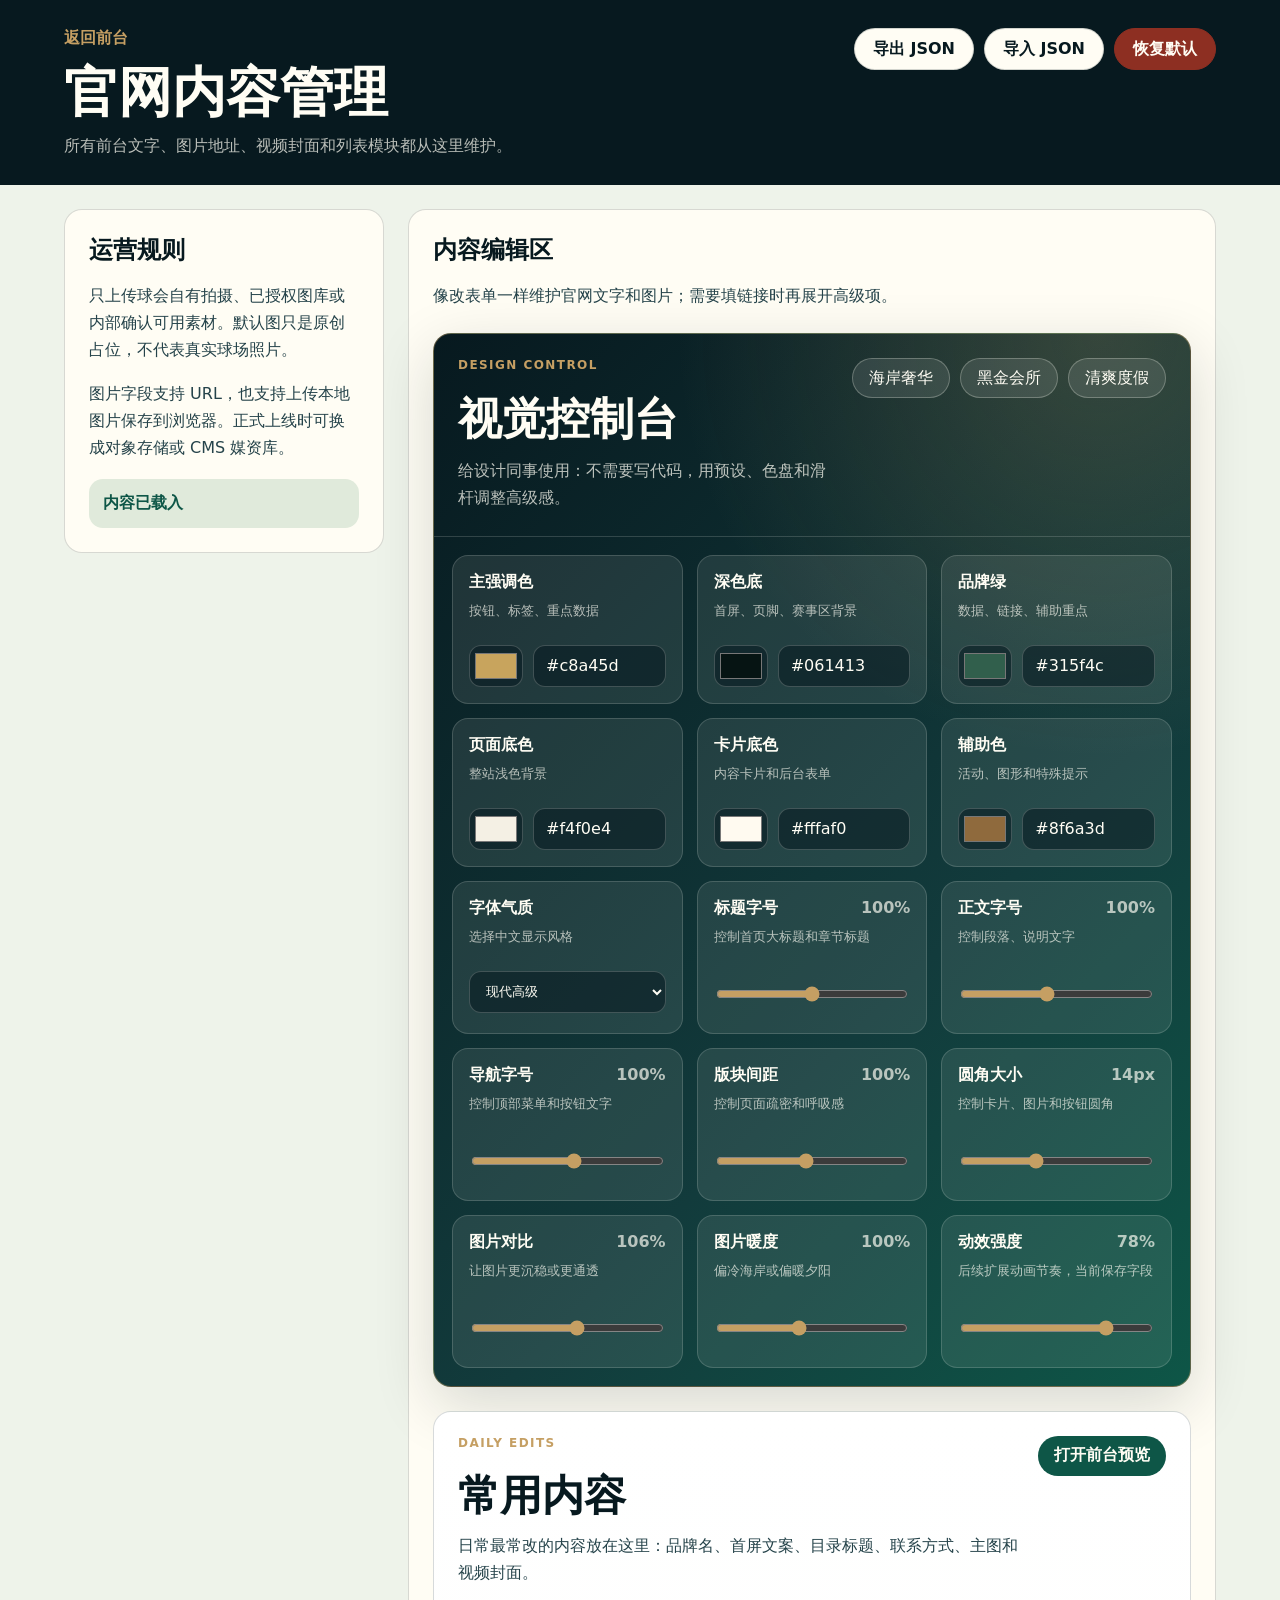
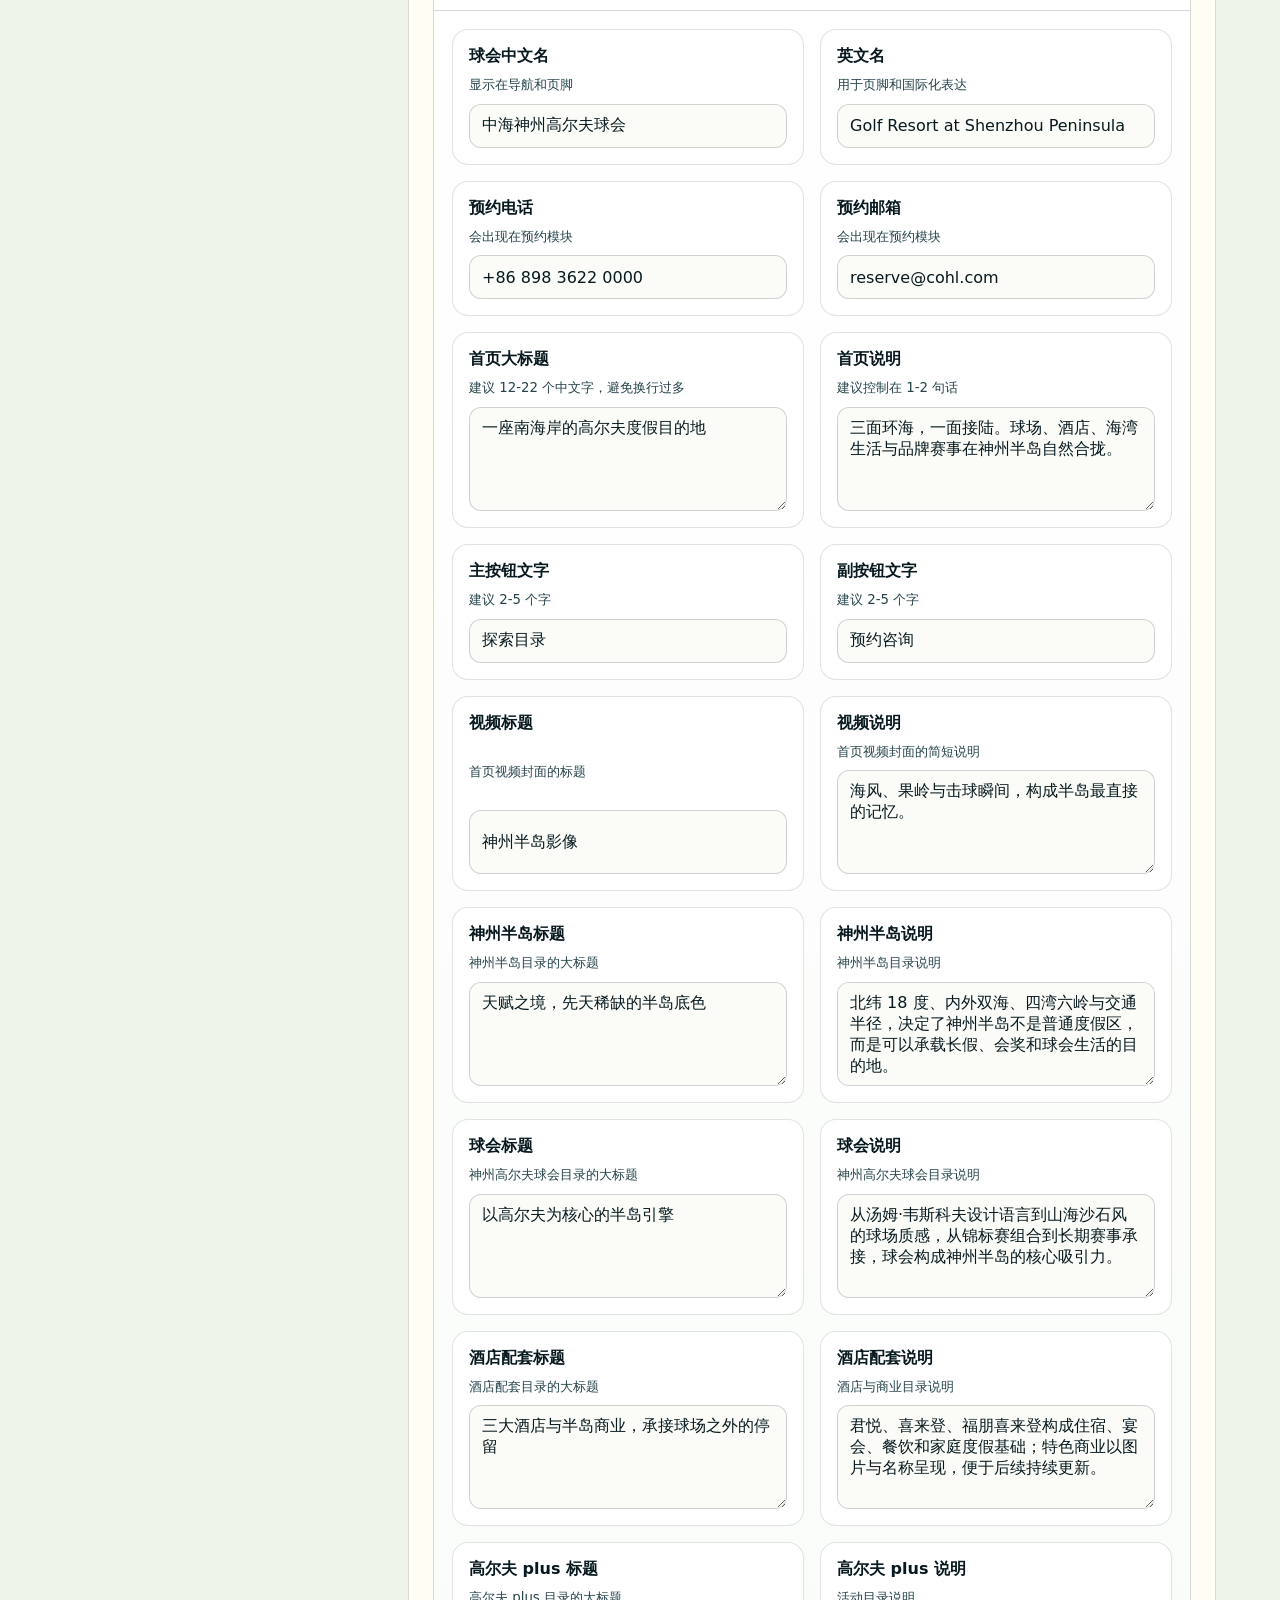
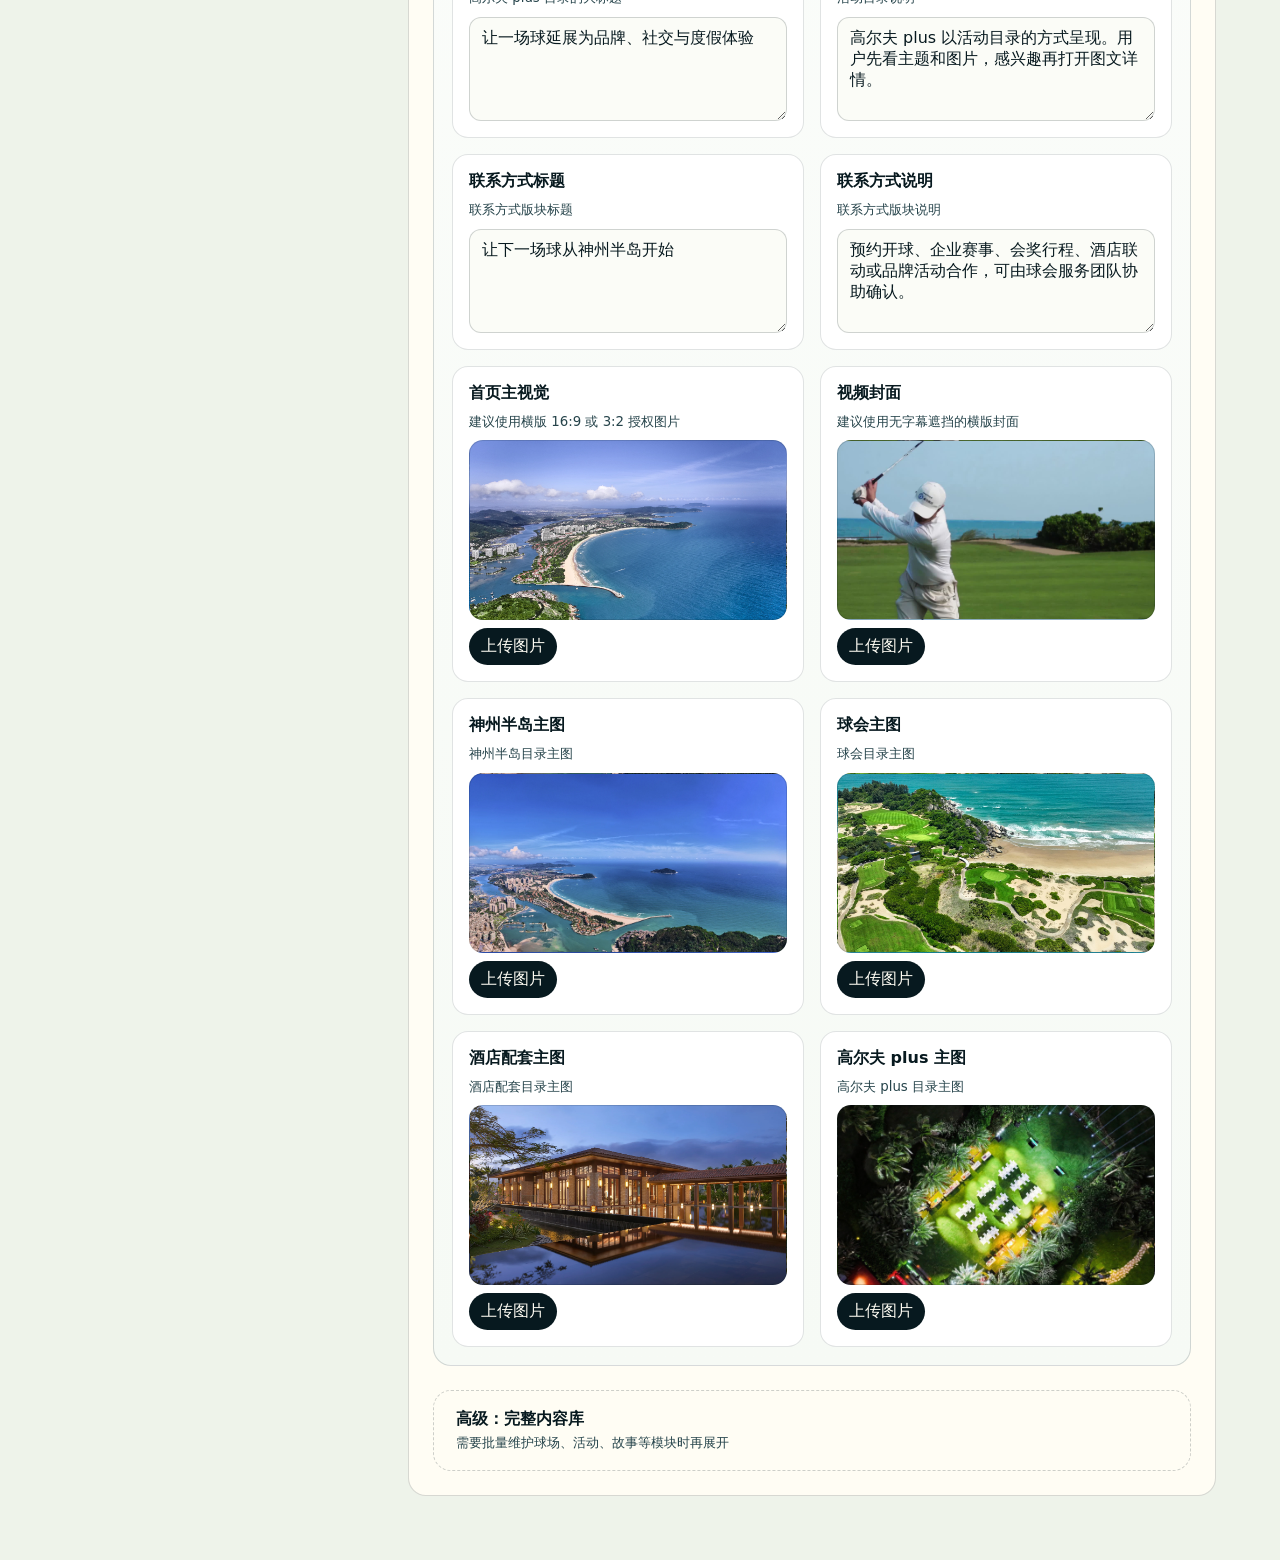
==== commit 3a2707ee: "Reshape the site around curated directory journeys Use the updated planning brief and PPT asset pack" ====
--- a/admin.html
+++ b/admin.html
@@ -3,8 +3,8 @@
   <head>
     <meta charset="UTF-8" />
     <meta name="viewport" content="width=device-width, initial-scale=1.0" />
-    <title>内容后台 | 中海神州高尔夫球会</title>
-    <meta name="description" content="中海神州高尔夫球会官网内容后台，可编辑文字、图片、视频封面并导入导出内容 JSON。" />
+    <title>官网内容管理 | 中海神州高尔夫球会</title>
+    <meta name="description" content="中海神州高尔夫球会官网内容管理，可编辑文字、图片、视频封面并导入导出内容 JSON。" />
     <link rel="icon" href="data:image/svg+xml,%3Csvg xmlns='http://www.w3.org/2000/svg' viewBox='0 0 64 64'%3E%3Crect width='64' height='64' rx='14' fill='%230e5647'/%3E%3Ccircle cx='39' cy='20' r='7' fill='%23c59f63'/%3E%3Cpath d='M12 45c12-12 26-12 40 0' fill='none' stroke='%23fffdf4' stroke-width='6' stroke-linecap='round'/%3E%3C/svg%3E" />
     <link rel="stylesheet" href="./assets/site.css" />
   </head>
@@ -12,7 +12,7 @@
     <header class="admin-topbar">
       <div>
         <a class="back-link" href="./index.html">返回前台</a>
-        <h1>内容后台</h1>
+        <h1>官网内容管理</h1>
         <p>所有前台文字、图片地址、视频封面和列表模块都从这里维护。</p>
       </div>
       <div class="admin-actions">
--- a/assets/site.css
+++ b/assets/site.css
@@ -209,6 +209,10 @@
   color: #fffdf4;
 }
 
+section[id] {
+  scroll-margin-top: 92px;
+}
+
 .hero-media,
 .card-image,
 .course-visual,
@@ -216,7 +220,7 @@
 .event-thumb,
 .story-image,
 .booking-image,
-.video-feature {
+.destination-feature {
   background-position: center;
   background-size: cover;
   filter: contrast(var(--image-contrast)) saturate(var(--image-warmth));
@@ -229,7 +233,8 @@
 }
 
 .hero-media {
-  transform: scale(1.02);
+  transform: translate3d(var(--hero-pan-x, 0), var(--hero-pan-y, 0), 0) scale(1.045);
+  transition: transform 900ms cubic-bezier(0.16, 1, 0.3, 1);
 }
 
 .hero-scrim {
@@ -237,6 +242,17 @@
     radial-gradient(circle at 68% 20%, rgba(255, 253, 244, 0.2), transparent 32%),
     linear-gradient(90deg, rgba(4, 18, 22, 0.92), rgba(4, 18, 22, 0.46) 45%, rgba(4, 18, 22, 0.14)),
     linear-gradient(0deg, rgba(4, 18, 22, 0.76), transparent 44%);
+}
+
+.hero-cinema-lines {
+  position: absolute;
+  inset: 0;
+  z-index: 1;
+  pointer-events: none;
+  background:
+    linear-gradient(90deg, transparent 0 9%, rgba(247, 244, 234, 0.12) 9% calc(9% + 1px), transparent calc(9% + 1px) 91%, rgba(247, 244, 234, 0.1) 91% calc(91% + 1px), transparent calc(91% + 1px)),
+    linear-gradient(180deg, transparent 0 16%, rgba(247, 244, 234, 0.08) 16% calc(16% + 1px), transparent calc(16% + 1px));
+  opacity: 0.52;
 }
 
 .hero-content {
@@ -294,6 +310,25 @@
   animation: panelSettle 820ms cubic-bezier(0.16, 1, 0.3, 1) 180ms both;
 }
 
+.hero-scroll-cue {
+  position: absolute;
+  z-index: 2;
+  left: clamp(20px, 8vw, 116px);
+  bottom: clamp(24px, 5vw, 58px);
+  width: 88px;
+  height: 2px;
+  overflow: hidden;
+  background: rgba(247, 244, 234, 0.22);
+}
+
+.hero-scroll-cue span {
+  display: block;
+  width: 36px;
+  height: 100%;
+  background: var(--gold);
+  animation: cueSweep 2.2s cubic-bezier(0.16, 1, 0.3, 1) infinite;
+}
+
 @keyframes heroRise {
   from {
     opacity: 0;
@@ -318,6 +353,15 @@
   }
 }
 
+@keyframes cueSweep {
+  from {
+    transform: translateX(-42px);
+  }
+  to {
+    transform: translateX(96px);
+  }
+}
+
 .today-panel h2,
 .today-panel p {
   margin: 0;
@@ -365,6 +409,10 @@
   gap: clamp(22px, 5vw, 72px);
   align-items: center;
   padding: calc(clamp(62px, 9vw, 130px) * var(--section-space)) clamp(20px, 6vw, 90px);
+}
+
+.intro-section {
+  scroll-margin-top: 96px;
 }
 
 .intro-copy h2,
@@ -388,7 +436,7 @@
   line-height: 1.75;
 }
 
-.video-feature {
+.destination-feature {
   min-height: 520px;
   border-radius: var(--radius);
   position: relative;
@@ -396,32 +444,44 @@
   box-shadow: var(--shadow);
 }
 
-.video-feature a {
+.destination-feature::after {
+  content: "";
   position: absolute;
   inset: 0;
+  pointer-events: none;
+  background:
+    linear-gradient(180deg, rgba(3, 10, 9, 0.08), rgba(3, 10, 9, 0.72)),
+    linear-gradient(90deg, rgba(3, 10, 9, 0.18), transparent 58%);
+}
+
+.destination-feature-copy {
+  position: absolute;
+  inset: auto 0 0;
+  z-index: 1;
   display: flex;
   flex-direction: column;
   justify-content: flex-end;
   gap: 10px;
   padding: 34px;
   color: #fffdf4;
-  background: linear-gradient(180deg, transparent 20%, rgba(5, 20, 24, 0.82));
-}
-
-.video-feature span {
-  width: 72px;
-  height: 72px;
-  border-radius: 999px;
-  display: grid;
-  place-items: center;
-  color: var(--ink);
-  background: var(--gold);
+}
+
+.destination-feature-copy span {
+  color: var(--gold);
   font-size: 12px;
   font-weight: 900;
-}
-
-.video-feature strong {
+  letter-spacing: 0.12em;
+}
+
+.destination-feature-copy strong {
   font-size: 30px;
+}
+
+.destination-feature-copy small {
+  max-width: 42ch;
+  color: rgba(255, 253, 244, 0.82);
+  font-size: 15px;
+  line-height: 1.65;
 }
 
 .experience-grid {
@@ -1272,7 +1332,7 @@
     padding-block: 54px;
   }
 
-  .video-feature,
+  .destination-feature,
   .booking-image,
   .amenity-card.wide .amenity-image {
     min-height: 360px;
@@ -1308,6 +1368,683 @@
 
   .site-footer p {
     text-align: left;
+  }
+}
+
+body:not(.admin-body) {
+  min-width: 320px;
+  color: #f7f4ea;
+  background:
+    radial-gradient(circle at 78% -8%, rgba(49, 95, 76, 0.42), transparent 32rem),
+    radial-gradient(circle at 6% 28%, rgba(197, 159, 99, 0.12), transparent 28rem),
+    linear-gradient(180deg, #061413 0%, #071715 42%, #0b1712 100%);
+}
+
+body:not(.admin-body) .site-header {
+  border-bottom: 1px solid rgba(247, 244, 234, 0.12);
+  background: linear-gradient(180deg, rgba(5, 12, 11, 0.88), rgba(5, 12, 11, 0.42), transparent);
+  backdrop-filter: blur(14px);
+}
+
+.directory-hero,
+.directory-section,
+.contact-section {
+  position: relative;
+  overflow: hidden;
+}
+
+.directory-hero {
+  min-height: 100dvh;
+  display: grid;
+  grid-template-columns: minmax(0, 1fr);
+  align-items: center;
+  padding: 116px clamp(20px, 6vw, 96px) 128px;
+}
+
+.directory-hero-bg,
+.directory-hero-scrim {
+  position: absolute;
+  inset: 0;
+}
+
+.directory-hero-bg,
+.directory-card-image,
+.directory-feature,
+.hero-film-poster,
+.contact-image {
+  background-position: center;
+  background-size: cover;
+  filter: contrast(var(--image-contrast)) saturate(var(--image-warmth));
+}
+
+.directory-hero-bg {
+  transform: scale(1.02);
+}
+
+.directory-hero-scrim {
+  background:
+    radial-gradient(circle at 76% 16%, rgba(200, 164, 93, 0.22), transparent 28%),
+    linear-gradient(90deg, rgba(3, 12, 12, 0.93), rgba(3, 12, 12, 0.58) 46%, rgba(3, 12, 12, 0.18)),
+    linear-gradient(0deg, #061413 0%, rgba(6, 20, 19, 0.2) 38%, rgba(6, 20, 19, 0.7) 100%);
+}
+
+.directory-hero-copy {
+  position: relative;
+  z-index: 1;
+  width: min(820px, 100%);
+}
+
+.directory-hero-copy h1,
+.directory-section-head h2,
+.contact-card h2 {
+  margin: 0;
+  font-size: calc(clamp(42px, 7vw, 96px) * var(--headline-scale));
+  line-height: 0.98;
+  text-wrap: balance;
+}
+
+.directory-hero-copy > p,
+.directory-section-head > p,
+.contact-card > p {
+  max-width: 680px;
+  margin: 24px 0 0;
+  color: rgba(247, 244, 234, 0.72);
+  font-size: clamp(16px, 1.6vw, 21px);
+  line-height: 1.75;
+}
+
+.hero-film-card {
+  position: absolute;
+  z-index: 2;
+  right: clamp(20px, 6vw, 96px);
+  bottom: clamp(116px, 12vw, 168px);
+  width: min(420px, calc(100% - 40px));
+  display: grid;
+  grid-template-columns: 138px minmax(0, 1fr);
+  gap: 0;
+  padding: 0;
+  overflow: hidden;
+  border: 1px solid rgba(247, 244, 234, 0.18);
+  border-radius: calc(var(--radius) + 8px);
+  color: #f7f4ea;
+  background: rgba(6, 20, 19, 0.74);
+  box-shadow: 0 34px 110px rgba(0, 0, 0, 0.34);
+  backdrop-filter: blur(14px);
+  cursor: pointer;
+}
+
+.hero-film-card[data-video-disabled="true"] {
+  cursor: default;
+}
+
+.hero-film-poster {
+  min-height: 142px;
+}
+
+.hero-film-copy {
+  display: grid;
+  align-content: center;
+  gap: 8px;
+  padding: 20px;
+  text-align: left;
+}
+
+.hero-film-copy small,
+.directory-card-copy small,
+.merchant-wall-head .micro-label {
+  color: var(--gold);
+  font-size: 12px;
+  font-style: normal;
+  font-weight: 900;
+  letter-spacing: 0.08em;
+  text-transform: uppercase;
+}
+
+.hero-film-copy strong {
+  font-size: 22px;
+}
+
+.hero-film-copy em,
+.directory-card-copy em {
+  color: rgba(247, 244, 234, 0.68);
+  font-style: normal;
+  line-height: 1.55;
+}
+
+.directory-metrics {
+  position: absolute;
+  z-index: 2;
+  left: 0;
+  right: 0;
+  bottom: 0;
+  display: grid;
+  grid-template-columns: repeat(4, minmax(0, 1fr));
+  border-top: 1px solid rgba(247, 244, 234, 0.14);
+  background: rgba(5, 12, 11, 0.66);
+  backdrop-filter: blur(14px);
+}
+
+.directory-metrics span {
+  min-height: 104px;
+  display: grid;
+  align-content: center;
+  gap: 8px;
+  padding: 20px clamp(18px, 3vw, 44px);
+  border-right: 1px solid rgba(247, 244, 234, 0.12);
+  color: rgba(247, 244, 234, 0.66);
+}
+
+.directory-metrics strong {
+  color: var(--gold);
+  font-size: clamp(26px, 3vw, 46px);
+  line-height: 1;
+}
+
+.directory-section {
+  scroll-margin-top: 86px;
+  padding: calc(clamp(72px, 10vw, 148px) * var(--section-space)) clamp(20px, 6vw, 96px);
+  border-top: 1px solid rgba(247, 244, 234, 0.1);
+  background:
+    linear-gradient(180deg, rgba(247, 244, 234, 0.03), transparent 260px),
+    #071715;
+}
+
+.directory-section.is-alternate {
+  background:
+    radial-gradient(circle at 90% 10%, rgba(197, 159, 99, 0.1), transparent 24rem),
+    #0d1c18;
+}
+
+.directory-section-head {
+  display: grid;
+  grid-template-columns: minmax(0, 0.88fr) minmax(280px, 0.48fr);
+  gap: clamp(22px, 5vw, 84px);
+  align-items: end;
+  margin-bottom: clamp(28px, 5vw, 64px);
+}
+
+.directory-section-head h2,
+.contact-card h2 {
+  font-size: calc(clamp(34px, 5.4vw, 76px) * var(--headline-scale));
+}
+
+.directory-layout {
+  display: grid;
+  grid-template-columns: minmax(320px, 0.48fr) minmax(0, 1fr);
+  gap: clamp(18px, 3vw, 34px);
+  align-items: stretch;
+}
+
+.directory-feature {
+  min-height: 650px;
+  border: 1px solid rgba(247, 244, 234, 0.14);
+  border-radius: calc(var(--radius) + 10px);
+  overflow: hidden;
+}
+
+.directory-feature span {
+  display: inline-flex;
+  margin: 22px;
+  padding: 8px 14px;
+  border: 1px solid rgba(247, 244, 234, 0.24);
+  border-radius: 999px;
+  color: #f7f4ea;
+  background: rgba(5, 12, 11, 0.46);
+  font-weight: 900;
+  backdrop-filter: blur(10px);
+}
+
+.directory-card-grid {
+  display: grid;
+  grid-template-columns: repeat(2, minmax(0, 1fr));
+  gap: 18px;
+}
+
+.directory-card,
+.merchant-tile,
+.contact-card {
+  border: 1px solid rgba(247, 244, 234, 0.13);
+  border-radius: calc(var(--radius) + 4px);
+  background: rgba(247, 244, 234, 0.07);
+}
+
+.directory-card {
+  overflow: hidden;
+  min-height: 100%;
+}
+
+.directory-card button {
+  display: grid;
+  grid-template-rows: minmax(230px, 1fr) auto;
+  width: 100%;
+  height: 100%;
+  min-height: 440px;
+  padding: 0;
+  border: 0;
+  color: inherit;
+  background: transparent;
+  text-align: left;
+  cursor: pointer;
+}
+
+.directory-card.is-featured {
+  grid-row: span 2;
+}
+
+.directory-card.is-featured button {
+  min-height: 620px;
+}
+
+.directory-card-image {
+  display: block;
+  min-height: 260px;
+  transition: transform 720ms cubic-bezier(0.16, 1, 0.3, 1), filter 720ms ease;
+}
+
+.directory-card button:hover .directory-card-image,
+.directory-card button:focus-visible .directory-card-image {
+  transform: scale(1.035);
+  filter: contrast(110%) saturate(104%);
+}
+
+.directory-card-copy {
+  display: grid;
+  gap: 12px;
+  padding: 24px;
+}
+
+.directory-card-copy strong {
+  font-size: clamp(22px, 2vw, 32px);
+  line-height: 1.12;
+}
+
+.text-link {
+  width: fit-content;
+  margin-top: 6px;
+  color: var(--gold);
+  font-weight: 900;
+}
+
+.merchant-wall {
+  margin-top: clamp(28px, 5vw, 62px);
+}
+
+.merchant-wall-head {
+  display: flex;
+  align-items: end;
+  justify-content: space-between;
+  gap: 24px;
+  margin-bottom: 18px;
+}
+
+.merchant-wall-head h3 {
+  margin: 0;
+  font-size: clamp(26px, 3vw, 42px);
+}
+
+.merchant-wall-grid {
+  display: grid;
+  grid-template-columns: repeat(6, minmax(0, 1fr));
+  gap: 14px;
+}
+
+.merchant-tile {
+  overflow: hidden;
+  padding: 0;
+  color: #f7f4ea;
+  text-align: left;
+  cursor: zoom-in;
+}
+
+.merchant-tile img {
+  display: block;
+  width: 100%;
+  aspect-ratio: 4 / 5;
+  object-fit: cover;
+}
+
+.merchant-tile span {
+  min-height: 72px;
+  display: flex;
+  align-items: center;
+  padding: 14px;
+  font-weight: 900;
+  line-height: 1.2;
+}
+
+.contact-section {
+  display: grid;
+  grid-template-columns: minmax(320px, 0.9fr) minmax(0, 1fr);
+  gap: clamp(20px, 4vw, 58px);
+  align-items: center;
+  padding: calc(clamp(72px, 10vw, 140px) * var(--section-space)) clamp(20px, 6vw, 96px);
+  background: #061413;
+}
+
+.contact-image {
+  min-height: 640px;
+  border-radius: calc(var(--radius) + 10px);
+  border: 1px solid rgba(247, 244, 234, 0.14);
+}
+
+.contact-card {
+  padding: clamp(28px, 5vw, 60px);
+}
+
+.contact-list {
+  display: grid;
+  gap: 10px;
+  margin: 28px 0;
+}
+
+.contact-list a,
+.contact-list div {
+  display: grid;
+  grid-template-columns: 108px minmax(0, 1fr);
+  gap: 18px;
+  align-items: center;
+  padding: 16px 18px;
+  border: 1px solid rgba(247, 244, 234, 0.12);
+  border-radius: 14px;
+  background: rgba(247, 244, 234, 0.06);
+}
+
+.contact-list span {
+  color: var(--gold);
+  font-weight: 900;
+}
+
+.contact-list strong {
+  overflow-wrap: anywhere;
+}
+
+.contact-card small {
+  color: rgba(247, 244, 234, 0.58);
+  line-height: 1.65;
+}
+
+.detail-modal,
+.lightbox,
+.video-modal {
+  position: fixed;
+  inset: 0;
+  z-index: 50;
+  display: grid;
+  place-items: center;
+  padding: clamp(14px, 3vw, 34px);
+  background: rgba(2, 8, 7, 0.78);
+  backdrop-filter: blur(18px);
+}
+
+.detail-modal[hidden],
+.lightbox[hidden],
+.video-modal[hidden] {
+  display: none;
+}
+
+.detail-panel {
+  width: min(1180px, 100%);
+  max-height: min(86dvh, 900px);
+  overflow: auto;
+  border: 1px solid rgba(247, 244, 234, 0.16);
+  border-radius: calc(var(--radius) + 10px);
+  background: #0b1712;
+  box-shadow: 0 40px 120px rgba(0, 0, 0, 0.42);
+}
+
+.detail-story {
+  display: grid;
+  grid-template-columns: minmax(320px, 0.76fr) minmax(0, 1fr);
+}
+
+.detail-visual {
+  min-height: 100%;
+  background: #050807;
+}
+
+.detail-visual img {
+  display: block;
+  width: 100%;
+  height: 100%;
+  max-height: 86dvh;
+  object-fit: cover;
+}
+
+.detail-copy {
+  padding: clamp(28px, 4vw, 58px);
+}
+
+.detail-copy h2 {
+  margin: 0;
+  font-size: clamp(32px, 4.4vw, 62px);
+  line-height: 1.05;
+}
+
+.detail-copy > p,
+.detail-body p {
+  color: rgba(247, 244, 234, 0.68);
+  line-height: 1.78;
+}
+
+.fact-cluster {
+  display: flex;
+  flex-wrap: wrap;
+  gap: 10px;
+  margin: 24px 0;
+}
+
+.fact-cluster span {
+  padding: 9px 12px;
+  border: 1px solid rgba(197, 159, 99, 0.28);
+  border-radius: 999px;
+  color: #f7f4ea;
+  background: rgba(197, 159, 99, 0.12);
+  font-weight: 850;
+}
+
+.detail-body {
+  display: grid;
+  gap: 22px;
+  margin-top: 26px;
+}
+
+.detail-body h3 {
+  margin: 0 0 8px;
+  color: #f7f4ea;
+  font-size: 20px;
+}
+
+.detail-body p {
+  margin: 0;
+}
+
+.detail-gallery {
+  display: grid;
+  grid-template-columns: repeat(3, minmax(0, 1fr));
+  gap: 10px;
+  margin-top: 30px;
+}
+
+.detail-gallery button {
+  padding: 0;
+  border: 1px solid rgba(247, 244, 234, 0.12);
+  border-radius: 12px;
+  overflow: hidden;
+  background: transparent;
+  cursor: zoom-in;
+}
+
+.detail-gallery img {
+  display: block;
+  width: 100%;
+  aspect-ratio: 4 / 3;
+  object-fit: cover;
+}
+
+.modal-close,
+.lightbox-close {
+  position: fixed;
+  z-index: 52;
+  right: clamp(18px, 3vw, 36px);
+  top: clamp(18px, 3vw, 36px);
+  width: 46px;
+  height: 46px;
+  border: 1px solid rgba(247, 244, 234, 0.26);
+  border-radius: 999px;
+  color: #f7f4ea;
+  background: rgba(6, 20, 19, 0.8);
+  font-size: 30px;
+  line-height: 1;
+  cursor: pointer;
+}
+
+.lightbox-frame {
+  width: min(1180px, 100%);
+  margin: 0;
+  text-align: center;
+}
+
+.lightbox-frame img {
+  max-width: 100%;
+  max-height: 82dvh;
+  border-radius: var(--radius);
+  object-fit: contain;
+  background: #050807;
+}
+
+.lightbox-frame figcaption {
+  margin-top: 12px;
+  color: rgba(247, 244, 234, 0.78);
+  font-weight: 800;
+}
+
+.video-panel {
+  width: min(1180px, 100%);
+}
+
+.video-panel video {
+  display: block;
+  width: 100%;
+  max-height: 86dvh;
+  border-radius: calc(var(--radius) + 8px);
+  background: #000;
+}
+
+body.modal-open,
+body.lightbox-open {
+  overflow: hidden;
+}
+
+.motion-ready [data-motion],
+.motion-ready .directory-card,
+.motion-ready .merchant-tile {
+  opacity: 0;
+  transform: translateY(22px);
+  transition: opacity 720ms ease, transform 720ms cubic-bezier(0.16, 1, 0.3, 1);
+}
+
+.motion-ready [data-motion].is-visible,
+.motion-ready .directory-card.is-visible,
+.motion-ready .merchant-tile.is-visible {
+  opacity: 1;
+  transform: translateY(0);
+}
+
+@media (max-width: 1100px) {
+  .hero-film-card {
+    position: relative;
+    right: auto;
+    bottom: auto;
+    width: min(520px, 100%);
+    margin-top: 34px;
+  }
+
+  .directory-section-head,
+  .directory-layout,
+  .contact-section,
+  .detail-story {
+    grid-template-columns: 1fr;
+  }
+
+  .directory-feature {
+    min-height: 420px;
+  }
+
+  .merchant-wall-grid {
+    grid-template-columns: repeat(3, minmax(0, 1fr));
+  }
+}
+
+@media (max-width: 720px) {
+  .directory-hero {
+    align-items: start;
+    padding: 112px 18px 0;
+  }
+
+  .directory-hero-copy h1 {
+    font-size: 44px;
+    line-height: 1.05;
+  }
+
+  .directory-hero-copy > p,
+  .directory-section-head > p,
+  .contact-card > p {
+    font-size: 16px;
+  }
+
+  .hero-film-card {
+    grid-template-columns: 1fr;
+    margin-bottom: 26px;
+  }
+
+  .hero-film-poster {
+    min-height: 210px;
+  }
+
+  .directory-metrics {
+    position: relative;
+    grid-template-columns: 1fr 1fr;
+    margin: 32px -18px 0;
+  }
+
+  .directory-metrics span {
+    min-height: 96px;
+    padding: 18px;
+  }
+
+  .directory-section,
+  .contact-section {
+    padding: 58px 18px;
+  }
+
+  .directory-card-grid,
+  .merchant-wall-grid,
+  .detail-gallery {
+    grid-template-columns: 1fr;
+  }
+
+  .directory-card button,
+  .directory-card.is-featured button {
+    min-height: 420px;
+  }
+
+  .directory-feature,
+  .contact-image {
+    min-height: 340px;
+  }
+
+  .contact-list a,
+  .contact-list div {
+    grid-template-columns: 1fr;
+    gap: 6px;
+  }
+
+  .detail-panel {
+    max-height: 90dvh;
+  }
+
+  .detail-visual img {
+    max-height: 340px;
   }
 }
 
@@ -1404,7 +2141,7 @@
   background: linear-gradient(180deg, rgba(6, 20, 19, 0.96), rgba(12, 24, 20, 0.96));
 }
 
-body:not(.admin-body) .video-feature,
+body:not(.admin-body) .destination-feature,
 body:not(.admin-body) .booking-image {
   border: 1px solid rgba(247, 244, 234, 0.14);
   box-shadow: none;
@@ -1447,8 +2184,9 @@
 }
 
 .film-section {
-  padding: calc(clamp(62px, 9vw, 132px) * var(--section-space)) clamp(20px, 6vw, 90px);
+  padding: calc(clamp(96px, 11vw, 164px) * var(--section-space)) clamp(20px, 6vw, 90px) calc(clamp(62px, 9vw, 132px) * var(--section-space));
   background:
+    radial-gradient(circle at 18% 16%, rgba(197, 159, 99, 0.1), transparent 26%),
     linear-gradient(180deg, rgba(5, 8, 7, 0.96), rgba(8, 23, 21, 0.96)),
     #050807;
 }
@@ -1458,6 +2196,7 @@
   grid-template-columns: minmax(0, 0.9fr) minmax(260px, 0.55fr);
   gap: clamp(20px, 5vw, 72px);
   align-items: end;
+  padding-top: 56px;
   margin-bottom: 34px;
 }
 
@@ -1476,45 +2215,178 @@
 
 .film-grid {
   display: grid;
-  grid-template-columns: 1.25fr 0.78fr;
-  gap: 18px;
+  grid-template-columns: repeat(12, minmax(0, 1fr));
+  gap: clamp(16px, 2vw, 24px);
+}
+
+.film-frame {
+  position: relative;
+  padding: clamp(14px, 2vw, 22px);
+  border: 1px solid rgba(247, 244, 234, 0.12);
+  border-radius: calc(var(--radius) + 14px);
+  background:
+    linear-gradient(180deg, rgba(247, 244, 234, 0.08), rgba(247, 244, 234, 0.025)),
+    rgba(3, 10, 9, 0.58);
+  box-shadow: 0 34px 110px rgba(0, 0, 0, 0.24);
+}
+
+.film-frame-edge {
+  position: absolute;
+  inset: 12px;
+  border-radius: calc(var(--radius) + 8px);
+  border: 1px solid rgba(197, 159, 99, 0.16);
+  pointer-events: none;
 }
 
 .film-card {
+  position: relative;
   overflow: hidden;
+  grid-column: span 6;
   border: 1px solid rgba(247, 244, 234, 0.14);
   border-radius: var(--radius);
-  background: rgba(247, 244, 234, 0.06);
+  background:
+    linear-gradient(180deg, rgba(247, 244, 234, 0.07), rgba(247, 244, 234, 0.025)),
+    rgba(8, 22, 20, 0.88);
+  transition: transform 420ms cubic-bezier(0.16, 1, 0.3, 1), border-color 420ms ease, box-shadow 420ms ease;
+}
+
+.film-card::after {
+  content: "";
+  position: absolute;
+  inset: 0;
+  pointer-events: none;
+  background:
+    linear-gradient(120deg, transparent 0 38%, rgba(247, 244, 234, 0.14) 46%, transparent 54% 100%);
+  opacity: 0;
+  transform: translateX(-18%);
+  transition: opacity 420ms ease, transform 700ms cubic-bezier(0.16, 1, 0.3, 1);
+}
+
+.film-card:hover,
+.film-card:focus-within,
+.film-card.is-previewing {
+  transform: translateY(-4px);
+  border-color: rgba(197, 159, 99, 0.42);
+  box-shadow: 0 24px 72px rgba(0, 0, 0, 0.26);
+}
+
+.film-card:hover::after,
+.film-card:focus-within::after,
+.film-card.is-previewing::after {
+  opacity: 1;
+  transform: translateX(16%);
 }
 
 .film-card.featured {
-  grid-row: span 2;
-}
-
-.film-card video {
+  grid-column: 1 / -1;
+  display: grid;
+  grid-template-columns: minmax(0, 1.62fr) minmax(300px, 0.58fr);
+  align-items: stretch;
+  min-height: clamp(360px, 34vw, 540px);
+  background:
+    linear-gradient(110deg, rgba(247, 244, 234, 0.08), rgba(247, 244, 234, 0.025) 48%, rgba(197, 159, 99, 0.09)),
+    rgba(8, 22, 20, 0.92);
+}
+
+.film-media {
+  position: relative;
+  overflow: hidden;
+  display: grid;
+  place-items: center;
+  background:
+    radial-gradient(circle at 50% 42%, rgba(197, 159, 99, 0.12), transparent 38%),
+    #020504;
+}
+
+.film-card video,
+.film-card .film-media img {
   display: block;
   width: 100%;
   aspect-ratio: 16 / 9;
   background: #050807;
-  object-fit: cover;
-}
-
-.film-card.featured video {
-  aspect-ratio: 16 / 10;
+  object-fit: contain;
+  filter: saturate(0.98) contrast(1.01);
+  transition: filter 700ms ease;
+}
+
+.film-card:hover video,
+.film-card:focus-within video,
+.film-card.is-previewing video,
+.film-card:hover .film-media img,
+.film-card:focus-within .film-media img {
+  filter: saturate(1.04) contrast(1.04);
+}
+
+.film-card.featured video,
+.film-card.featured .film-media img {
+  height: 100%;
+  min-height: clamp(320px, 30vw, 500px);
+  aspect-ratio: auto;
+}
+
+.film-play-toggle {
+  min-height: 42px;
+  padding: 0 18px;
+  border: 1px solid rgba(247, 244, 234, 0.24);
+  border-radius: 999px;
+  background: rgba(197, 159, 99, 0.92);
+  color: #061413;
+  font-weight: 900;
+  white-space: nowrap;
+  cursor: pointer;
+  box-shadow: 0 12px 34px rgba(0, 0, 0, 0.22);
+  transition: transform 180ms ease, background 180ms ease, border-color 180ms ease;
+}
+
+.film-play-toggle:hover,
+.film-play-toggle:focus-visible {
+  transform: translateY(-2px);
+  background: #d6b56f;
+  border-color: rgba(247, 244, 234, 0.5);
+}
+
+.film-card.is-playing .film-play-toggle {
+  background: rgba(247, 244, 234, 0.9);
+}
+
+.film-pending {
+  display: inline-flex;
+  min-height: 38px;
+  align-items: center;
+  padding: 0 14px;
+  border: 1px solid rgba(197, 159, 99, 0.34);
+  border-radius: 999px;
+  color: rgba(247, 244, 234, 0.78);
+  background: rgba(247, 244, 234, 0.06);
+  font-size: 13px;
+  font-weight: 800;
+  white-space: nowrap;
 }
 
 .film-copy {
   display: grid;
-  grid-template-columns: auto 1fr;
-  column-gap: 16px;
-  row-gap: 8px;
-  padding: 22px;
-}
-
-.film-copy span {
-  grid-row: span 2;
+  grid-template-columns: 1fr;
+  align-content: start;
+  row-gap: 12px;
+  padding: clamp(22px, 2.8vw, 38px);
+}
+
+.film-card.featured .film-copy {
+  align-content: center;
+}
+
+.film-copy-header {
+  display: flex;
+  align-items: center;
+  justify-content: space-between;
+  gap: 14px;
+}
+
+.film-copy-header span {
   color: var(--gold);
+  font-size: 12px;
   font-weight: 900;
+  letter-spacing: 0.12em;
 }
 
 .film-copy h3,
@@ -1554,8 +2426,63 @@
   display: block;
   width: 100%;
   aspect-ratio: 4 / 5;
-  object-fit: cover;
+  object-fit: contain;
+  background: #f7f4ea;
   filter: contrast(var(--image-contrast)) saturate(var(--image-warmth));
+}
+
+.image-zoom-button {
+  position: relative;
+  display: block;
+  width: 100%;
+  margin: 0;
+  padding: 0;
+  border: 0;
+  background: transparent;
+  color: inherit;
+  font: inherit;
+  text-align: inherit;
+  cursor: zoom-in;
+  overflow: hidden;
+}
+
+.image-zoom-button::after,
+[data-lightbox-src].atlas-main::after {
+  content: "";
+}
+
+.image-zoom-button::before {
+  content: "放大";
+  position: absolute;
+  z-index: 2;
+  right: 12px;
+  bottom: 12px;
+  padding: 7px 10px;
+  border: 1px solid rgba(247, 244, 234, 0.24);
+  border-radius: 999px;
+  background: rgba(5, 12, 11, 0.68);
+  color: rgba(247, 244, 234, 0.88);
+  font-size: 12px;
+  font-weight: 800;
+  opacity: 0;
+  transform: translateY(6px);
+  transition: opacity 180ms ease, transform 180ms ease;
+}
+
+.image-zoom-button:hover::before,
+.image-zoom-button:focus-visible::before {
+  opacity: 1;
+  transform: translateY(0);
+}
+
+.image-zoom-button img {
+  transition: transform 520ms ease, filter 520ms ease;
+}
+
+.image-zoom-button:hover img,
+.image-zoom-button:focus-visible img {
+  transform: scale(1.025);
+  filter: contrast(1.04) saturate(1.05);
 }
 
 .merchant-card h3 {
@@ -1571,17 +2498,17 @@
 .brochure-section {
   padding: calc(clamp(54px, 8vw, 112px) * var(--section-space)) clamp(20px, 6vw, 90px);
   background:
-    radial-gradient(circle at 78% 8%, rgba(197, 159, 99, 0.12), transparent 26%),
-    linear-gradient(140deg, rgba(5, 8, 7, 0.98), rgba(7, 25, 22, 0.98) 52%, rgba(16, 45, 49, 0.9)),
+    radial-gradient(circle at 78% 8%, rgba(197, 159, 99, 0.1), transparent 26%),
+    linear-gradient(140deg, rgba(5, 8, 7, 0.98), rgba(8, 22, 19, 0.98) 52%, rgba(13, 39, 39, 0.9)),
     #050807;
   color: #f7f4ea;
 }
 
 .brochure-atlas {
   display: grid;
-  grid-template-columns: minmax(0, 0.85fr) minmax(420px, 0.72fr);
-  gap: clamp(28px, 5vw, 86px);
-  align-items: center;
+  grid-template-columns: minmax(0, 0.78fr) minmax(420px, 0.72fr);
+  gap: clamp(24px, 4vw, 72px);
+  align-items: end;
   min-height: min(760px, calc(100dvh - 110px));
   margin-bottom: clamp(42px, 7vw, 96px);
 }
@@ -1638,12 +2565,12 @@
 
 .atlas-stage {
   position: relative;
-  min-height: 620px;
+  min-height: 560px;
   border: 1px solid rgba(247, 244, 234, 0.14);
   border-radius: calc(var(--radius) + 8px);
   overflow: hidden;
   background: #102d31;
-  box-shadow: 0 34px 100px rgba(0, 0, 0, 0.34);
+  box-shadow: 0 34px 100px rgba(0, 0, 0, 0.3);
 }
 
 .atlas-stage::after {
@@ -1659,19 +2586,22 @@
 .atlas-main {
   width: 100%;
   height: 100%;
-  min-height: 620px;
+  min-height: 560px;
   display: block;
   object-fit: cover;
   filter: contrast(var(--image-contrast)) saturate(var(--image-warmth));
+  cursor: zoom-in;
 }
 
 .atlas-float {
   position: absolute;
   z-index: 1;
-  width: min(38%, 240px);
+  width: min(38%, 230px);
   border: 1px solid rgba(247, 244, 234, 0.3);
   border-radius: 6px;
   box-shadow: 0 22px 70px rgba(0, 0, 0, 0.32);
+  cursor: zoom-in;
+  transition: transform 360ms ease, box-shadow 360ms ease;
 }
 
 .atlas-float-1 {
@@ -1686,16 +2616,25 @@
   transform: rotate(3deg);
 }
 
-.atlas-stage p {
-  position: absolute;
-  z-index: 2;
-  left: 34px;
-  right: 34px;
-  bottom: 32px;
+.atlas-float:hover,
+.atlas-float:focus-visible {
+  box-shadow: 0 28px 82px rgba(0, 0, 0, 0.42);
+}
+
+.atlas-note {
+  grid-column: 2;
+  margin-top: -14px;
+  padding: 24px 28px;
+  border: 1px solid rgba(247, 244, 234, 0.14);
+  border-radius: var(--radius);
+  background: rgba(247, 244, 234, 0.075);
+}
+
+.atlas-note p {
   margin: 0;
-  max-width: 620px;
+  max-width: 680px;
   color: rgba(247, 244, 234, 0.86);
-  font-size: clamp(17px, 1.6vw, 22px);
+  font-size: clamp(16px, 1.35vw, 20px);
   line-height: 1.75;
 }
 
@@ -1760,7 +2699,7 @@
 
 .chapter-stage {
   position: relative;
-  min-height: 460px;
+  min-height: 420px;
   overflow: hidden;
   border-radius: var(--radius);
   background: #102d31;
@@ -1769,7 +2708,7 @@
 .chapter-main-image {
   width: 100%;
   height: 100%;
-  min-height: 460px;
+  min-height: 420px;
   display: block;
   object-fit: cover;
   filter: contrast(var(--image-contrast)) saturate(var(--image-warmth));
@@ -1780,43 +2719,14 @@
   position: absolute;
   inset: 0;
   background:
-    linear-gradient(180deg, rgba(5, 8, 7, 0.04), rgba(5, 8, 7, 0.72)),
-    linear-gradient(90deg, rgba(5, 8, 7, 0.22), transparent 46%);
-}
-
-.chapter-stage > strong {
-  position: absolute;
-  z-index: 2;
-  right: 28px;
-  bottom: 22px;
-  color: rgba(247, 244, 234, 0.7);
-  font-size: clamp(46px, 6vw, 92px);
-  line-height: 1;
-}
-
-.chapter-stack {
-  position: absolute;
-  z-index: 2;
-  left: 26px;
-  bottom: 24px;
-  width: 45%;
-  min-height: 148px;
-}
-
-.chapter-stack img {
-  position: absolute;
-  width: 58%;
-  border: 1px solid rgba(247, 244, 234, 0.3);
-  border-radius: 5px;
-  box-shadow: 0 18px 58px rgba(0, 0, 0, 0.34);
-  transform: translateX(calc(var(--stack-index) * 54px)) rotate(calc((var(--stack-index) - 1) * 4deg));
+    linear-gradient(180deg, rgba(5, 8, 7, 0.02), rgba(5, 8, 7, 0.24)),
+    linear-gradient(90deg, rgba(5, 8, 7, 0.1), transparent 48%);
 }
 
 .brochure-rail {
   grid-column: 1 / -1;
-  display: grid;
-  grid-auto-flow: column;
-  grid-auto-columns: minmax(260px, 22vw);
+  display: flex;
+  align-items: flex-start;
   gap: 16px;
   overflow-x: auto;
   padding: 6px 2px 18px;
@@ -1825,54 +2735,258 @@
 }
 
 .brochure-page {
+  flex: 0 0 clamp(360px, 30vw, 470px);
+  align-self: flex-start;
   scroll-snap-align: start;
   margin: 0;
   overflow: hidden;
   border: 1px solid rgba(247, 244, 234, 0.13);
   border-radius: calc(var(--radius) - 2px);
-  background: rgba(247, 244, 234, 0.075);
+  background: rgba(247, 244, 234, 0.095);
+  transition: transform 260ms ease, border-color 260ms ease, box-shadow 260ms ease;
+}
+
+.brochure-page:hover {
+  transform: translateY(-3px);
+  border-color: rgba(197, 159, 99, 0.36);
+  box-shadow: 0 20px 58px rgba(0, 0, 0, 0.2);
 }
 
 .brochure-page img {
   display: block;
   width: 100%;
-  aspect-ratio: 16 / 10;
-  object-fit: cover;
-  object-position: top center;
-  background: #101715;
+  aspect-ratio: 16 / 9;
+  object-fit: contain;
+  object-position: center;
+  padding: 10px;
+  background: #f4f1e8;
 }
 
 .brochure-page figcaption {
-  display: grid;
-  grid-template-columns: auto minmax(0, 1fr);
-  column-gap: 10px;
-  padding: 15px;
-}
-
-.brochure-page figcaption span {
-  color: var(--gold);
-  font-weight: 900;
+  padding: 16px 18px 18px;
+  background: rgba(7, 18, 16, 0.94);
 }
 
 .brochure-page figcaption strong {
   min-width: 0;
+  display: block;
   font-size: 16px;
   line-height: 1.25;
 }
 
+.chapter-native-content {
+  grid-column: 1 / -1;
+  display: grid;
+  gap: 18px;
+}
+
+.native-story-panel {
+  border: 1px solid rgba(247, 244, 234, 0.14);
+  border-radius: var(--radius);
+  box-shadow: 0 20px 70px rgba(0, 0, 0, 0.18);
+}
+
+.awards-panel {
+  display: grid;
+  grid-template-columns: minmax(220px, 0.34fr) minmax(0, 1fr);
+  gap: clamp(20px, 4vw, 56px);
+  padding: clamp(24px, 3vw, 42px);
+  background:
+    radial-gradient(circle at 12% 8%, rgba(197, 159, 99, 0.18), transparent 30%),
+    linear-gradient(145deg, rgba(247, 244, 234, 0.98), rgba(229, 229, 218, 0.94));
+  color: #16362e;
+}
+
+.awards-panel-head {
+  display: grid;
+  align-content: start;
+  gap: 12px;
+  padding-right: clamp(8px, 2vw, 28px);
+  border-right: 1px solid rgba(22, 54, 46, 0.14);
+}
+
+.awards-panel-head span {
+  color: #9a7438;
+  font-size: 12px;
+  font-weight: 800;
+  letter-spacing: 0.12em;
+}
+
+.awards-panel-head h4 {
+  margin: 0;
+  color: #12372e;
+  font-size: clamp(22px, 2.2vw, 34px);
+  line-height: 1.12;
+}
+
+.awards-panel-head p {
+  margin: 0;
+  max-width: 54ch;
+  color: rgba(22, 54, 46, 0.68);
+  font-size: 14px;
+  line-height: 1.7;
+}
+
+.award-timeline {
+  display: grid;
+  grid-template-columns: repeat(3, minmax(0, 1fr));
+  gap: 12px 18px;
+}
+
+.award-year {
+  position: relative;
+  display: grid;
+  grid-template-columns: 54px minmax(0, 1fr);
+  gap: 12px;
+  padding: 13px 0 13px 16px;
+  border-left: 1px solid rgba(197, 159, 99, 0.48);
+}
+
+.award-year::before {
+  content: "";
+  position: absolute;
+  left: -5px;
+  top: 20px;
+  width: 9px;
+  height: 9px;
+  border-radius: 999px;
+  background: var(--gold);
+  box-shadow: 0 0 0 5px rgba(197, 159, 99, 0.16);
+}
+
+.award-year strong {
+  color: #12372e;
+  font-size: 18px;
+  line-height: 1.1;
+}
+
+.award-year ul {
+  display: grid;
+  gap: 5px;
+  margin: 0;
+  padding: 0;
+  list-style: none;
+}
+
+.award-year li {
+  color: rgba(22, 54, 46, 0.7);
+  font-size: 12px;
+  line-height: 1.45;
+}
+
+.lightbox-open {
+  overflow: hidden;
+}
+
+.lightbox {
+  position: fixed;
+  z-index: 1000;
+  inset: 0;
+  display: grid;
+  grid-template-columns: minmax(54px, 0.1fr) minmax(0, 1fr) minmax(54px, 0.1fr);
+  align-items: center;
+  gap: clamp(12px, 2vw, 24px);
+  padding: clamp(18px, 4vw, 54px);
+  background:
+    radial-gradient(circle at 70% 12%, rgba(197, 159, 99, 0.18), transparent 28%),
+    rgba(2, 8, 7, 0.92);
+  backdrop-filter: blur(18px);
+  opacity: 0;
+  transition: opacity 180ms ease;
+}
+
+.lightbox[hidden] {
+  display: none;
+}
+
+.lightbox.is-open {
+  opacity: 1;
+}
+
+.lightbox-frame {
+  grid-column: 2;
+  justify-self: center;
+  width: min(100%, 1280px);
+  margin: 0;
+  display: grid;
+  gap: 16px;
+}
+
+.lightbox-frame img {
+  max-width: 100%;
+  max-height: calc(100dvh - 150px);
+  justify-self: center;
+  border-radius: calc(var(--radius) + 4px);
+  border: 1px solid rgba(247, 244, 234, 0.18);
+  background: #f4f1e8;
+  box-shadow: 0 32px 100px rgba(0, 0, 0, 0.44);
+}
+
+.lightbox-frame figcaption {
+  justify-self: center;
+  color: rgba(247, 244, 234, 0.84);
+  font-weight: 800;
+}
+
+.lightbox-close,
+.lightbox-nav {
+  border: 1px solid rgba(247, 244, 234, 0.22);
+  border-radius: 999px;
+  background: rgba(247, 244, 234, 0.08);
+  color: #f7f4ea;
+  cursor: pointer;
+  transition: transform 180ms ease, background 180ms ease, border-color 180ms ease;
+}
+
+.lightbox-close:hover,
+.lightbox-nav:hover,
+.lightbox-close:focus-visible,
+.lightbox-nav:focus-visible {
+  transform: translateY(-1px);
+  border-color: rgba(197, 159, 99, 0.6);
+  background: rgba(197, 159, 99, 0.18);
+}
+
+.lightbox-close {
+  position: absolute;
+  right: clamp(18px, 3vw, 42px);
+  top: clamp(18px, 3vw, 42px);
+  width: 44px;
+  height: 44px;
+  font-size: 30px;
+  line-height: 1;
+}
+
+.lightbox-nav {
+  width: 54px;
+  height: 54px;
+  font-size: 44px;
+  line-height: 0.8;
+}
+
+.lightbox-prev {
+  grid-column: 1;
+  justify-self: end;
+}
+
+.lightbox-next {
+  grid-column: 3;
+  justify-self: start;
+}
+
 html.motion-ready [data-motion],
+html.motion-ready .native-story-panel,
 html.motion-ready .brochure-page,
-html.motion-ready .merchant-card,
-html.motion-ready .film-card {
+html.motion-ready .merchant-card {
   opacity: 0;
   transform: translateY(28px);
   transition: opacity 700ms cubic-bezier(0.16, 1, 0.3, 1), transform 700ms cubic-bezier(0.16, 1, 0.3, 1);
 }
 
 html.motion-ready [data-motion].is-visible,
+html.motion-ready .native-story-panel.is-visible,
 html.motion-ready .brochure-page.is-visible,
-html.motion-ready .merchant-card.is-visible,
-html.motion-ready .film-card.is-visible {
+html.motion-ready .merchant-card.is-visible {
   opacity: 1;
   transform: translateY(0);
 }
@@ -1883,8 +2997,20 @@
     grid-template-columns: 1fr;
   }
 
+  .film-card,
   .film-card.featured {
-    grid-row: auto;
+    grid-column: 1 / -1;
+  }
+
+  .film-card.featured {
+    display: block;
+    min-height: 0;
+  }
+
+  .film-card.featured video {
+    height: auto;
+    min-height: 0;
+    aspect-ratio: 16 / 9;
   }
 
   .brochure-atlas,
@@ -1892,12 +3018,36 @@
     grid-template-columns: 1fr;
   }
 
+  .atlas-note {
+    grid-column: 1;
+    margin-top: 0;
+  }
+
   .merchant-grid {
     grid-template-columns: repeat(2, minmax(0, 1fr));
   }
 
   .brochure-rail {
-    grid-auto-columns: minmax(240px, 42vw);
+    gap: 14px;
+  }
+
+  .brochure-page {
+    flex-basis: clamp(330px, 50vw, 440px);
+  }
+
+  .awards-panel {
+    grid-template-columns: 1fr;
+  }
+
+  .awards-panel-head {
+    padding-right: 0;
+    padding-bottom: 16px;
+    border-right: 0;
+    border-bottom: 1px solid rgba(22, 54, 46, 0.14);
+  }
+
+  .award-timeline {
+    grid-template-columns: repeat(2, minmax(0, 1fr));
   }
 }
 
@@ -1906,6 +3056,15 @@
     padding-bottom: 280px;
   }
 
+  body:not(.admin-body) .intro-section {
+    scroll-margin-top: 96px;
+  }
+
+  body:not(.admin-body) .intro-copy h2 {
+    font-size: calc(clamp(38px, 12vw, 58px) * var(--headline-scale));
+    line-height: 1.04;
+  }
+
   .film-section {
     padding-block: 54px;
   }
@@ -1914,6 +3073,11 @@
     grid-template-columns: 1fr;
   }
 
+  .film-copy-header {
+    align-items: flex-start;
+    flex-direction: column;
+  }
+
   .brochure-atlas {
     min-height: auto;
   }
@@ -1928,7 +3092,7 @@
 
   .atlas-stage,
   .atlas-main {
-    min-height: 480px;
+    min-height: 420px;
   }
 
   .atlas-float {
@@ -1941,15 +3105,60 @@
 
   .chapter-stage,
   .chapter-main-image {
-    min-height: 420px;
-  }
-
-  .chapter-stack {
-    width: 58%;
+    min-height: 360px;
   }
 
   .brochure-rail {
-    grid-auto-columns: minmax(248px, 82vw);
+    gap: 12px;
+  }
+
+  .brochure-page {
+    flex-basis: min(292px, 86vw);
+  }
+
+  .awards-panel {
+    padding: 22px;
+  }
+
+  .brochure-page img {
+    padding: 8px;
+  }
+
+  .award-timeline {
+    grid-template-columns: 1fr;
+  }
+
+  .award-year {
+    grid-template-columns: 48px minmax(0, 1fr);
+  }
+
+  .lightbox {
+    grid-template-columns: 1fr;
+    padding: 70px 16px 22px;
+  }
+
+  .lightbox-frame {
+    grid-column: 1;
+  }
+
+  .lightbox-frame img {
+    max-height: calc(100dvh - 170px);
+  }
+
+  .lightbox-nav {
+    position: fixed;
+    bottom: 18px;
+    width: 46px;
+    height: 46px;
+    font-size: 36px;
+  }
+
+  .lightbox-prev {
+    left: 18px;
+  }
+
+  .lightbox-next {
+    right: 18px;
   }
 
   .merchant-grid {
